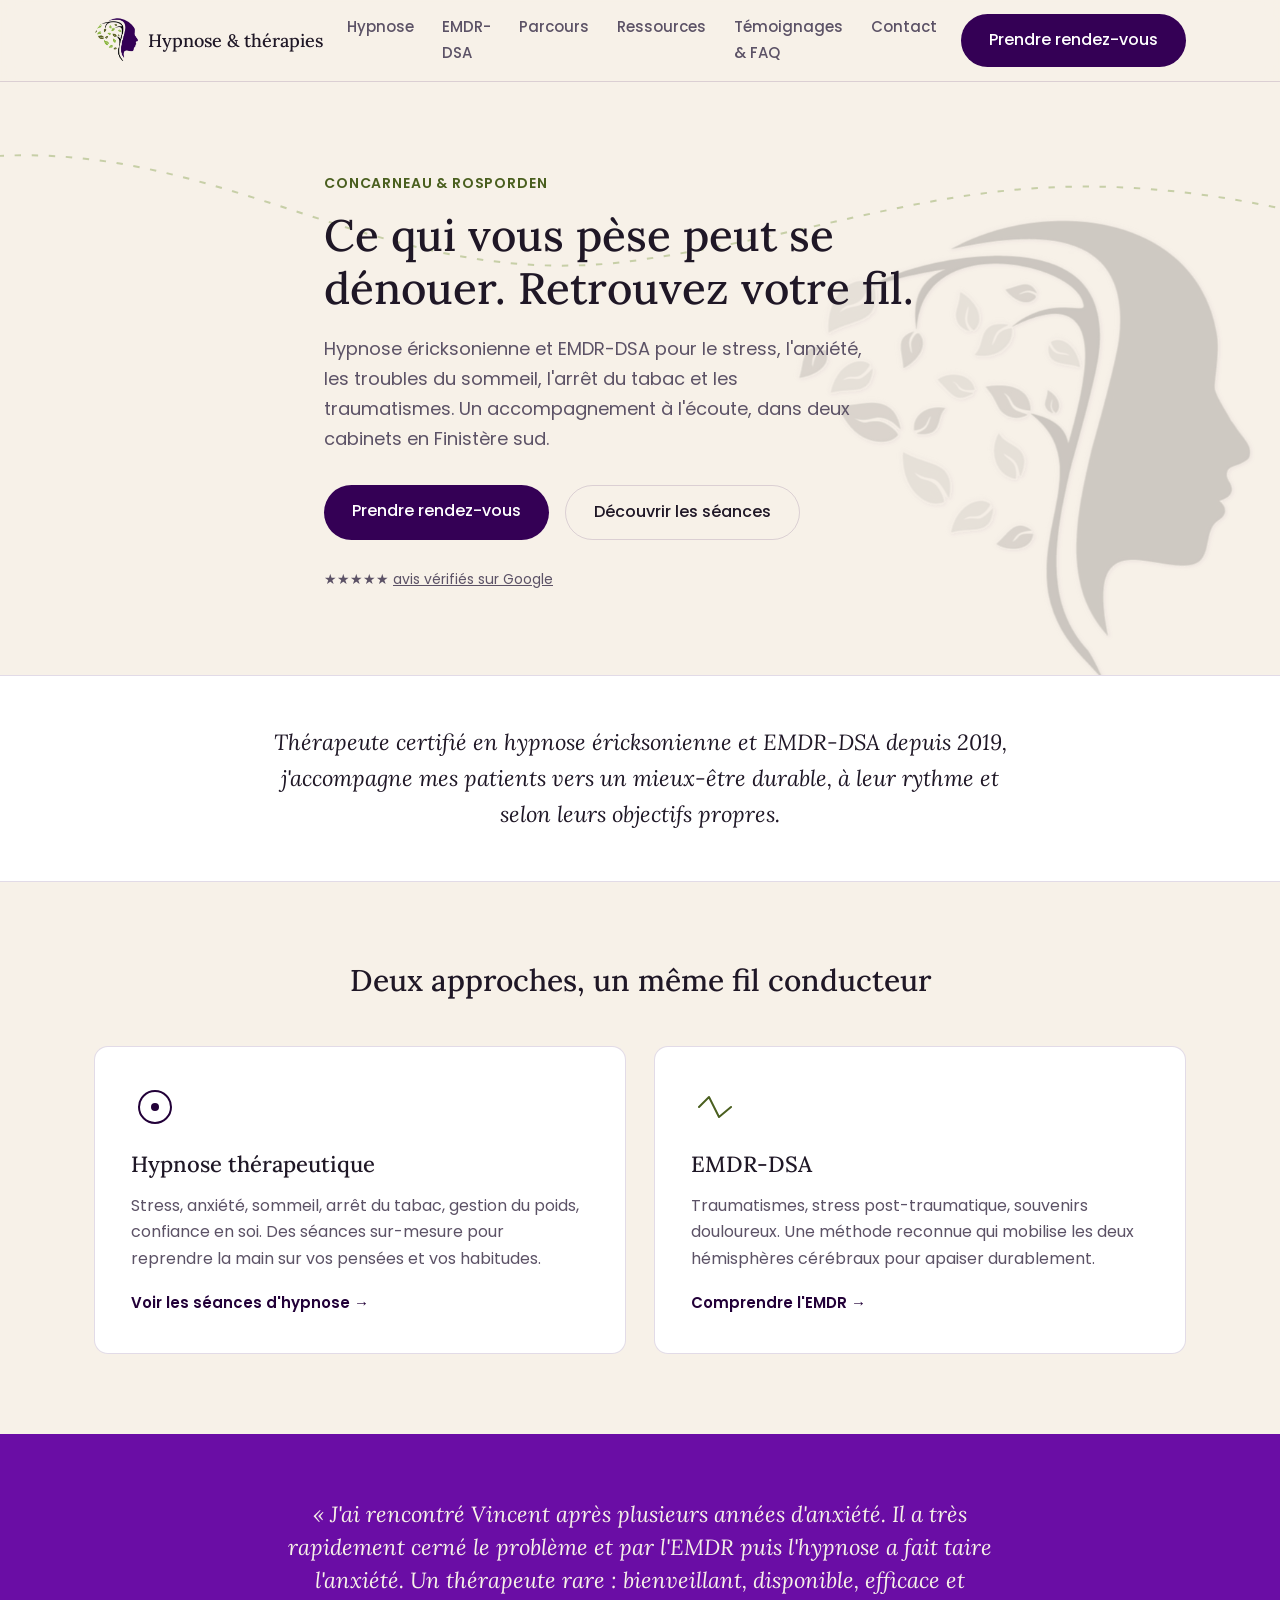
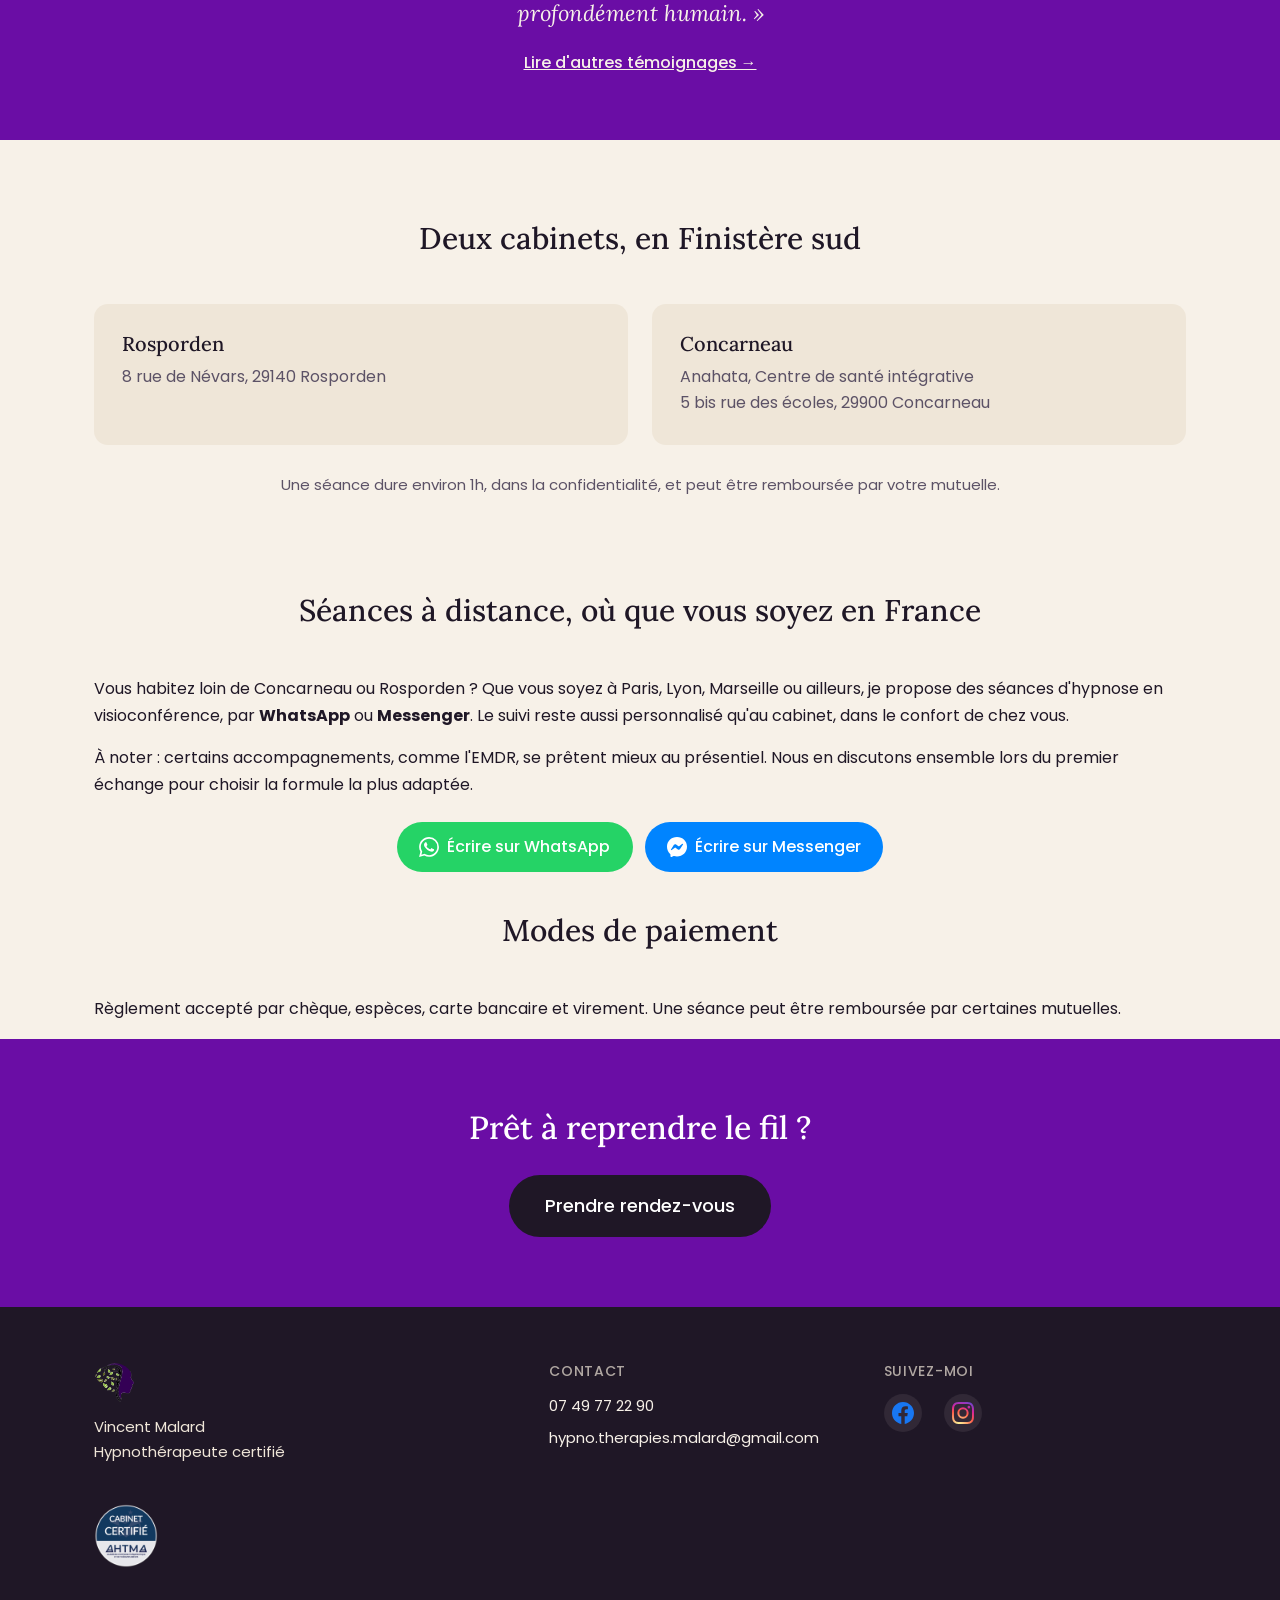
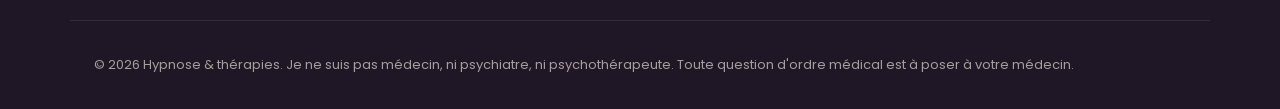
==== index.html @ 393d7000 "Update index.html" ====
<!DOCTYPE html>
<html lang="fr">
<head>
<meta charset="UTF-8">
<meta name="viewport" content="width=device-width, initial-scale=1.0">
<title>Hypnose & thérapies — Hypnothérapeute à Concarneau et Rosporden | Vincent Malard</title>
<meta name="description" content="Hypnose éricksonienne et EMDR-DSA à Concarneau et Rosporden, et en visio partout en France. Stress, anxiété, sommeil, arrêt du tabac, traumatismes. Cabinet à l'écoute, accompagnement personnalisé.">
 <meta property="og:type" content="website">
<meta property="og:title" content="Hypnose & thérapies — Vincent Malard, hypnothérapeute">
<meta property="og:description" content="Hypnose éricksonienne et EMDR-DSA à Concarneau et Rosporden. Stress, anxiété, sommeil, phobies, arrêt du tabac.">
<meta property="og:url" content="https://hypnotherapiesmalard-dotcom.github.io/hypnose-et-th-rapies/">
<meta property="og:image" content="https://hypnotherapiesmalard-dotcom.github.io/hypnose-et-th-rapies/assets/img/partage-site.png">
<meta property="og:image:width" content="1200">
<meta property="og:image:height" content="630">
<link rel="preconnect" href="https://fonts.googleapis.com">
<link rel="preconnect" href="https://fonts.gstatic.com" crossorigin>
<link href="https://fonts.googleapis.com/css2?family=Lora:ital,wght@0,400;0,500;0,600;1,400&family=Poppins:wght@300;400;500;600&display=swap" rel="stylesheet">
 <meta name="google-site-verification" content="hvlX-ilN5O3XTmCyVTd4_OkTrcTG2fWSaJRX3dhmx9Y" /> 
<meta name="p:domain_verify" content="6f1e06c94daabd69f483e87ea050bc46"/>
<link rel="stylesheet" href="assets/style.css">
<style>
  .remote-actions {
    margin-top: 1.5rem;
    margin-bottom: 2.5rem;
    display: flex;
    flex-wrap: wrap;
    gap: 0.75rem;
    justify-content: center;
  }
  .btn-whatsapp,
  .btn-messenger {
    display: inline-flex;
    align-items: center;
    gap: 0.5rem;
    color: #fff;
    padding: 0.75rem 1.4rem;
    border-radius: 999px;
    font-weight: 500;
    text-decoration: none;
    transition: background 0.2s ease;
  }
  .btn-whatsapp {
    background: #25D366;
  }
  .btn-whatsapp:hover {
    background: #1da851;
  }
  .btn-messenger {
    background: #0084FF;
  }
  .btn-messenger:hover {
    background: #006acc;
  }
  .btn-whatsapp svg,
  .btn-messenger svg {
    width: 20px;
    height: 20px;
    fill: #fff;
  }
</style>
</head>
<body>

<a href="#main" class="skip-link">Aller au contenu</a>

<header class="site-header">
  <div class="container header-inner">
    <a href="index.html" class="logo">
      <img src="assets/img/logo.png" alt="Hypnose et thérapies — Vincent Malard" width="44" height="44">
      <span class="logo-text">Hypnose &amp; thérapies</span>
    </a>
    <nav class="main-nav" aria-label="Navigation principale">
      <button class="nav-toggle" aria-expanded="false" aria-controls="nav-list">
        <span></span><span></span><span></span>
        <span class="sr-only">Menu</span>
      </button>
      <ul id="nav-list">
        <li><a href="hypnose.html">Hypnose</a></li>
        <li><a href="emdr.html">EMDR-DSA</a></li>
        <li><a href="parcours.html">Parcours</a></li>
        <li><a href="reseau.html">Ressources</a></li>
        <li><a href="temoignages.html">Témoignages &amp; FAQ</a></li>
        <li><a href="contact.html">Contact</a></li>
      </ul>
    </nav>
    <a href="contact.html" class="btn btn-primary header-cta">Prendre rendez-vous</a>
  </div>
</header>

<main id="main">

  <section class="hero">
    <div class="hero-thread" aria-hidden="true">
      <svg viewBox="0 0 1200 600" preserveAspectRatio="none">
        <path d="M -50 80 C 200 40, 350 220, 600 180 S 950 60, 1250 140" class="thread-path"/>
      </svg>
    </div>
    <div class="container hero-inner">
      <p class="eyebrow">Concarneau &amp; Rosporden</p>
      <h1>Ce qui vous pèse peut se dénouer. Retrouvez votre fil.</h1>
      <p class="hero-lead">Hypnose éricksonienne et EMDR-DSA pour le stress, l'anxiété, les troubles du sommeil, l'arrêt du tabac et les traumatismes. Un accompagnement à l'écoute, dans deux cabinets en Finistère sud.</p>
      <div class="hero-actions">
        <a href="contact.html" class="btn btn-primary">Prendre rendez-vous</a>
        <a href="hypnose.html" class="btn btn-ghost">Découvrir les séances</a>
      </div>
      <p class="hero-trust">★★★★★ <a href="https://www.google.com/search?q=Vincent+Malard+Hypnose">avis vérifiés sur Google</a></p>
    </div>
  </section>

  <section class="intro-band">
    <div class="container">
      <p class="intro-text">Thérapeute certifié en hypnose éricksonienne et EMDR-DSA depuis 2019, j'accompagne mes patients vers un mieux-être durable, à leur rythme et selon leurs objectifs propres.</p>
    </div>
  </section>

  <section class="two-paths">
    <div class="container">
      <h2 class="section-title">Deux approches, un même fil conducteur</h2>
      <div class="path-grid">
        <article class="path-card path-card--hypnose">
          <div class="path-icon" aria-hidden="true">
            <svg viewBox="0 0 48 48"><circle cx="24" cy="24" r="16" fill="none" stroke="currentColor" stroke-width="2"/><circle cx="24" cy="24" r="4" fill="currentColor"/></svg>
          </div>
          <h3>Hypnose thérapeutique</h3>
          <p>Stress, anxiété, sommeil, arrêt du tabac, gestion du poids, confiance en soi. Des séances sur-mesure pour reprendre la main sur vos pensées et vos habitudes.</p>
          <a href="hypnose.html" class="path-link">Voir les séances d'hypnose →</a>
        </article>
        <article class="path-card path-card--emdr">
          <div class="path-icon" aria-hidden="true">
            <svg viewBox="0 0 48 48"><path d="M8 24 L18 14 L28 34 L40 24" fill="none" stroke="currentColor" stroke-width="2" stroke-linecap="round" stroke-linejoin="round"/></svg>
          </div>
          <h3>EMDR-DSA</h3>
          <p>Traumatismes, stress post-traumatique, souvenirs douloureux. Une méthode reconnue qui mobilise les deux hémisphères cérébraux pour apaiser durablement.</p>
          <a href="emdr.html" class="path-link">Comprendre l'EMDR →</a>
        </article>
      </div>
    </div>
  </section>

  <section class="quote-band">
    <div class="container">
      <blockquote>
        <p>« J'ai rencontré Vincent après plusieurs années d'anxiété. Il a très rapidement cerné le problème et par l'EMDR puis l'hypnose a fait taire l'anxiété. Un thérapeute rare : bienveillant, disponible, efficace et profondément humain. »</p>
      </blockquote>
      <a href="temoignages.html" class="link-arrow">Lire d'autres témoignages →</a>
    </div>
  </section>

  <section class="locations">
    <div class="container">
      <h2 class="section-title">Deux cabinets, en Finistère sud</h2>
      <div class="location-grid">
        <div class="location-card">
          <h3>Rosporden</h3>
          <p>8 rue de Névars, 29140 Rosporden</p>
        </div>
        <div class="location-card">
          <h3>Concarneau</h3>
          <p>Anahata, Centre de santé intégrative<br>5 bis rue des écoles, 29900 Concarneau</p>
        </div>
      </div>
      <p class="locations-note">Une séance dure environ 1h, dans la confidentialité, et peut être remboursée par votre mutuelle.</p>
    </div>
  </section>

  <section class="remote-band">
    <div class="container">
      <h2 class="section-title">Séances à distance, où que vous soyez en France</h2>
      <p class="remote-text">Vous habitez loin de Concarneau ou Rosporden ? Que vous soyez à Paris, Lyon, Marseille ou ailleurs, je propose des séances d'hypnose en visioconférence, par <strong>WhatsApp</strong> ou <strong>Messenger</strong>. Le suivi reste aussi personnalisé qu'au cabinet, dans le confort de chez vous.</p>
      <p class="remote-note">À noter : certains accompagnements, comme l'EMDR, se prêtent mieux au présentiel. Nous en discutons ensemble lors du premier échange pour choisir la formule la plus adaptée.</p>
      <div class="remote-actions">
        <a href="https://wa.me/33749772290" class="btn-whatsapp" target="_blank" rel="noopener">
          <svg viewBox="0 0 24 24" aria-hidden="true"><path d="M17.472 14.382c-.297-.149-1.758-.867-2.03-.967-.273-.099-.471-.148-.67.15-.197.297-.767.966-.94 1.164-.173.199-.347.223-.644.075-.297-.149-1.255-.463-2.39-1.475-.883-.788-1.48-1.761-1.653-2.059-.173-.297-.018-.458.13-.606.134-.133.298-.347.446-.52.149-.174.198-.298.298-.497.099-.198.05-.371-.025-.52-.075-.149-.669-1.612-.916-2.207-.242-.579-.487-.5-.669-.51-.173-.008-.371-.01-.57-.01-.198 0-.52.074-.792.372-.272.297-1.04 1.016-1.04 2.479 0 1.462 1.065 2.875 1.213 3.074.149.198 2.096 3.2 5.077 4.487.71.306 1.263.489 1.694.625.712.227 1.36.195 1.872.118.571-.085 1.758-.719 2.006-1.413.248-.694.248-1.289.173-1.413-.074-.124-.272-.198-.57-.347m-5.421 7.403h-.004a9.87 9.87 0 01-5.031-1.378l-.361-.214-3.741.982.998-3.648-.235-.374a9.86 9.86 0 01-1.51-5.26c.001-5.45 4.436-9.884 9.888-9.884 2.64 0 5.122 1.03 6.988 2.898a9.825 9.825 0 012.893 6.994c-.003 5.45-4.437 9.884-9.885 9.884m8.413-18.297A11.815 11.815 0 0012.05 0C5.495 0 .16 5.335.157 11.892c0 2.096.547 4.142 1.588 5.945L.057 24l6.305-1.654a11.882 11.882 0 005.683 1.448h.005c6.554 0 11.89-5.335 11.893-11.893a11.821 11.821 0 00-3.48-8.413z"/></svg>
          Écrire sur WhatsApp
        </a>
        <a href="https://m.me/VincentMalardHypnose" class="btn-messenger" target="_blank" rel="noopener">
          <svg viewBox="0 0 24 24" aria-hidden="true"><path d="M12 0C5.24 0 0 4.95 0 11.64c0 3.5 1.44 6.52 3.78 8.61.2.18.32.43.32.7l.06 2.14c.02.68.72 1.13 1.35.85l2.39-1.05c.2-.09.43-.11.65-.05 1.09.3 2.25.46 3.45.46 6.76 0 12-4.95 12-11.64C24 4.95 18.76 0 12 0zm7.2 8.9l-3.52 5.59c-.56.89-1.77 1.11-2.61.48l-2.8-2.1a.72.72 0 00-.87 0l-3.78 2.87c-.5.38-1.16-.22-.82-.75l3.52-5.59c.56-.89 1.77-1.11 2.61-.48l2.8 2.1c.26.19.61.19.87 0l3.78-2.87c.5-.38 1.16.22.82.75z"/></svg>
          Écrire sur Messenger
        </a>
      </div>
    </div>
  </section>

  <section class="payment-band">
    <div class="container">
      <h2 class="section-title">Modes de paiement</h2>
      <p class="payment-text">Règlement accepté par chèque, espèces, carte bancaire et virement. Une séance peut être remboursée par certaines mutuelles.</p>
    </div>
  </section>

  <section class="cta-band">
    <div class="container cta-inner">
      <h2>Prêt à reprendre le fil ?</h2>
      <a href="contact.html" class="btn btn-primary btn-large">Prendre rendez-vous</a>
    </div>
  </section>

</main>

<footer class="site-footer">
  <div class="container footer-inner">
    <div class="footer-col">
      <img src="assets/img/logo.png" alt="Hypnose et thérapies" width="40" height="40">
      <p>Vincent Malard<br>Hypnothérapeute certifié</p>
    </div>
    <div class="footer-col">
      <h3>Contact</h3>
      <p><a href="tel:0749772290">07 49 77 22 90</a></p>
      <p><a href="mailto:hypno.therapies.malard@gmail.com">hypno.therapies.malard@gmail.com</a></p>
    </div>
   <div class="footer-col">
      <h3>Suivez-moi</h3>
      <div class="social-icons">
        <a href="https://www.facebook.com/VincentMalardHypnose?locale=fr_FR" aria-label="Facebook" class="social-icon">
          <svg viewBox="0 0 24 24" width="22" height="22"><path fill="#1877F2" d="M24 12.073c0-6.627-5.373-12-12-12s-12 5.373-12 12c0 5.99 4.388 10.954 10.125 11.854v-8.385H7.078v-3.47h3.047V9.43c0-3.007 1.792-4.669 4.533-4.669 1.312 0 2.686.235 2.686.235v2.953H15.83c-1.491 0-1.956.925-1.956 1.874v2.25h3.328l-.532 3.47h-2.796v8.385C19.612 23.027 24 18.062 24 12.073z"/></svg>
        </a>
        <a href="https://www.instagram.com/hypnose.et.therapies/" aria-label="Instagram" class="social-icon">
          <svg viewBox="0 0 24 24" width="22" height="22"><defs><radialGradient id="ig-grad" cx="30%" cy="107%" r="150%"><stop offset="0%" stop-color="#fdf497"/><stop offset="5%" stop-color="#fdf497"/><stop offset="45%" stop-color="#fd5949"/><stop offset="60%" stop-color="#d6249f"/><stop offset="90%" stop-color="#285AEB"/></radialGradient></defs><path fill="url(#ig-grad)" d="M12 2.163c3.204 0 3.584.012 4.85.07 3.252.148 4.771 1.691 4.919 4.919.058 1.265.069 1.645.069 4.849 0 3.205-.012 3.584-.069 4.849-.149 3.225-1.664 4.771-4.919 4.919-1.266.058-1.644.07-4.85.07-3.204 0-3.584-.012-4.849-.07-3.26-.149-4.771-1.699-4.919-4.92-.058-1.265-.07-1.644-.07-4.849 0-3.204.013-3.583.07-4.849.149-3.227 1.664-4.771 4.919-4.919 1.266-.057 1.645-.069 4.849-.069zm0-2.163c-3.259 0-3.667.014-4.947.072-4.358.2-6.78 2.618-6.98 6.98-.059 1.281-.073 1.689-.073 4.948 0 3.259.014 3.668.072 4.948.2 4.358 2.618 6.78 6.98 6.98 1.281.058 1.689.072 4.948.072 3.259 0 3.668-.014 4.948-.072 4.354-.2 6.782-2.618 6.979-6.98.059-1.28.073-1.689.073-4.948 0-3.259-.014-3.667-.072-4.947-.196-4.354-2.617-6.78-6.979-6.98-1.281-.059-1.69-.073-4.949-.073zM12 5.838a6.162 6.162 0 1 0 0 12.324 6.162 6.162 0 0 0 0-12.324zM12 16a4 4 0 1 1 0-8 4 4 0 0 1 0 8zm6.406-11.845a1.44 1.44 0 1 0 0 2.881 1.44 1.44 0 0 0 0-2.881z"/></svg>
        </a>
      </div>
    </div>
    <div class="footer-col">
      <img src="assets/img/badge-ahtma.webp" alt="Cabinet certifié AHTMA" width="64" height="64" class="badge-ahtma-footer">
    </div>
  </div>
  <div class="container footer-legal">
    <p>© 2026 Hypnose &amp; thérapies. Je ne suis pas médecin, ni psychiatre, ni psychothérapeute. Toute question d'ordre médical est à poser à votre médecin.</p>
  </div>
</footer>

<script src="assets/script.js"></script>
</body>
</html>
---- assets/style.css ----
/* ===== Tokens ===== */
:root {
  --cream: #F7F1E8;
  --cream-warm: #EFE6D8;
  --white: #FFFFFF;
  --terracotta: #340055;
  --terracotta-dark: #220038;
  --terracotta-soft: #6A0DA5;
  --sage: #6E8F2E;
  --sage-dark: #4A5F1F;
  --ink: #1F1726;
  --ink-soft: #5C5266;
  --border: rgba(52, 0, 85, 0.14);

  --font-display: 'Lora', Georgia, serif;
  --font-body: 'Poppins', Arial, sans-serif;

  --radius: 14px;
  --container: 1140px;
}

* { box-sizing: border-box; }
html { scroll-behavior: smooth; }

body {
  margin: 0;
  font-family: var(--font-body);
  color: var(--ink);
  background: var(--cream);
  line-height: 1.65;
  font-size: 16px;
  position: relative;
}

body::before {
  content: '';
  position: fixed;
  top: 50%;
  right: 2%;
  width: 36vw;
  max-width: 460px;
  height: 36vw;
  max-height: 460px;
  transform: translateY(-50%);
  background-image: url('img/logo.png');
  background-size: contain;
  background-repeat: no-repeat;
  background-position: center;
  filter: grayscale(1) opacity(0.65) drop-shadow(-1.5px -1.5px 1px rgba(255,255,255,0.7)) drop-shadow(1.5px 1.5px 1.5px rgba(52,0,85,0.25));
  mix-blend-mode: multiply;
  opacity: 0.26;
  pointer-events: none;
  z-index: 0;
}
.site-header, main, .site-footer {
  position: relative;
  z-index: 1;
}

h1, h2, h3 {
  font-family: var(--font-display);
  font-weight: 500;
  line-height: 1.2;
  margin: 0;
}

a { color: var(--terracotta-dark); text-decoration: none; }
a:hover { text-decoration: underline; }

img { max-width: 100%; display: block; }

.container {
  max-width: var(--container);
  margin: 0 auto;
  padding: 0 24px;
}

.sr-only {
  position: absolute;
  width: 1px; height: 1px;
  overflow: hidden;
  clip: rect(0,0,0,0);
}

.skip-link {
  position: absolute;
  left: -9999px;
  background: var(--ink);
  color: var(--white);
  padding: 10px 16px;
  border-radius: 8px;
  z-index: 100;
}
.skip-link:focus {
  left: 16px;
  top: 16px;
}

:focus-visible {
  outline: 3px solid var(--terracotta-dark);
  outline-offset: 2px;
}

/* ===== Buttons ===== */
.btn {
  display: inline-block;
  font-family: var(--font-body);
  font-weight: 500;
  padding: 13px 28px;
  border-radius: 999px;
  transition: transform 0.15s ease, box-shadow 0.15s ease;
}
.btn:hover { text-decoration: none; }
.btn-primary {
  background: var(--terracotta);
  color: var(--white);
}
.btn-primary:hover {
  background: var(--terracotta-dark);
  transform: translateY(-1px);
}
.btn-ghost {
  background: transparent;
  color: var(--ink);
  border: 1.5px solid var(--border);
}
.btn-ghost:hover {
  border-color: var(--terracotta);
  color: var(--terracotta-dark);
}
.btn-large { font-size: 18px; padding: 16px 36px; }

/* ===== Header ===== */
.site-header {
  position: sticky;
  top: 0;
  background: rgba(247, 241, 232, 0.92);
  backdrop-filter: blur(8px);
  border-bottom: 1px solid var(--border);
  z-index: 50;
}
.header-inner {
  display: flex;
  align-items: center;
  justify-content: space-between;
  padding: 14px 24px;
  gap: 24px;
}
.logo {
  display: flex;
  align-items: center;
  gap: 10px;
  flex-shrink: 0;
}
.logo img { border-radius: 50%; }
.logo-text {
  font-family: var(--font-display);
  font-size: 18px;
  color: var(--ink);
  font-weight: 500;
}
.main-nav ul {
  display: flex;
  gap: 28px;
  list-style: none;
  margin: 0;
  padding: 0;
}
.main-nav a {
  color: var(--ink-soft);
  font-size: 15px;
  font-weight: 500;
}
.main-nav a:hover { color: var(--terracotta-dark); }
.header-cta { flex-shrink: 0; white-space: nowrap; }
.nav-toggle { display: none; }

/* ===== Hero ===== */
.hero {
  position: relative;
  padding: 90px 0 70px;
  overflow: hidden;
}
.hero-thread {
  position: absolute;
  inset: 0;
  z-index: 0;
}
.hero-thread svg { width: 100%; height: 100%; }
.thread-path {
  fill: none;
  stroke: var(--sage);
  stroke-width: 2;
  opacity: 0.35;
  stroke-dasharray: 6 10;
}
.hero-inner {
  position: relative;
  z-index: 1;
  max-width: 680px;
}
.eyebrow {
  font-size: 14px;
  font-weight: 600;
  letter-spacing: 0.06em;
  text-transform: uppercase;
  color: var(--sage-dark);
  margin: 0 0 14px;
}
.hero h1 {
  font-size: 44px;
  margin-bottom: 20px;
  color: var(--ink);
}
.hero-lead {
  font-size: 18px;
  color: var(--ink-soft);
  margin-bottom: 32px;
  max-width: 540px;
}
.hero-actions {
  display: flex;
  gap: 16px;
  margin-bottom: 28px;
  flex-wrap: wrap;
}
.hero-trust {
  font-size: 14px;
  color: var(--ink-soft);
}
.hero-trust a { color: var(--ink-soft); text-decoration: underline; }

/* ===== Intro band ===== */
.intro-band {
  background: var(--white);
  border-top: 1px solid var(--border);
  border-bottom: 1px solid var(--border);
  padding: 48px 0;
}
.intro-text {
  font-family: var(--font-display);
  font-style: italic;
  font-size: 22px;
  color: var(--ink);
  max-width: 760px;
  margin: 0 auto;
  text-align: center;
}

/* ===== Two paths ===== */
.two-paths { padding: 80px 0; }
.section-title {
  font-size: 30px;
  text-align: center;
  margin-bottom: 48px;
  color: var(--ink);
}
.path-grid {
  display: grid;
  grid-template-columns: 1fr 1fr;
  gap: 28px;
}
.path-card {
  background: var(--white);
  border-radius: var(--radius);
  padding: 36px;
  border: 1px solid var(--border);
}
.path-icon {
  width: 48px; height: 48px;
  margin-bottom: 20px;
}
.path-card--hypnose .path-icon { color: var(--terracotta-dark); }
.path-card--emdr .path-icon { color: var(--sage-dark); }
.path-card h3 {
  font-size: 22px;
  margin-bottom: 12px;
}
.path-card p {
  color: var(--ink-soft);
  margin-bottom: 18px;
}
.path-link {
  font-weight: 600;
  font-size: 15px;
}

/* ===== Quote band ===== */
.quote-band {
  background: var(--terracotta-soft);
  color: var(--cream);
  padding: 64px 0;
  text-align: center;
}
.quote-band blockquote {
  margin: 0 auto 20px;
  max-width: 720px;
  font-family: var(--font-display);
  font-size: 22px;
  font-style: italic;
  line-height: 1.5;
}
.quote-band blockquote p { margin: 0; }
.link-arrow { color: var(--cream); text-decoration: underline; font-weight: 500; }

/* ===== Locations ===== */
.locations { padding: 80px 0; }
.location-grid {
  display: grid;
  grid-template-columns: 1fr 1fr;
  gap: 24px;
  margin-bottom: 28px;
}
.location-card {
  background: var(--cream-warm);
  border-radius: var(--radius);
  padding: 28px;
}
.location-card h3 { font-size: 20px; margin-bottom: 8px; }
.location-card p { color: var(--ink-soft); margin: 0; }
.locations-note {
  text-align: center;
  color: var(--ink-soft);
  font-size: 15px;
}

/* ===== CTA band ===== */
.cta-band {
  background: var(--terracotta-soft);
  padding: 70px 0;
}
.cta-inner {
  text-align: center;
}
.cta-band h2 {
  color: var(--white);
  font-size: 32px;
  margin-bottom: 28px;
}
.cta-band .btn-primary {
  background: var(--ink);
}
.cta-band .btn-primary:hover {
  background: #261f17;
}

/* ===== Footer ===== */
.site-footer {
  background: var(--ink);
  color: var(--cream-warm);
  padding: 56px 0 0;
}
.footer-inner {
  display: grid;
  grid-template-columns: 1.4fr 1fr 1fr;
  gap: 32px;
  padding-bottom: 40px;
}
.footer-col h3 {
  font-family: var(--font-body);
  font-size: 14px;
  text-transform: uppercase;
  letter-spacing: 0.05em;
  color: var(--cream-warm);
  opacity: 0.7;
  margin-bottom: 14px;
}
.footer-col p { margin: 0 0 8px; font-size: 15px; }
.footer-col a { color: var(--cream); }
.footer-col img { border-radius: 50%; margin-bottom: 12px; }
.social-icons { display: flex; gap: 22px; margin-top: 4px; }
.social-icon {
  display: inline-flex;
  align-items: center;
  justify-content: center;
  width: 38px;
  height: 38px;
  border-radius: 50%;
  background: rgba(247,241,232,0.08);
  transition: transform 0.15s ease, background 0.15s ease;
}
.social-icon:hover { background: rgba(247,241,232,0.16); transform: translateY(-2px); }
.badge-ahtma-footer { border-radius: 8px; margin-bottom: 0; }
.badge-ahtma {
  border-radius: 50%;
}
.badge-center {
  display: flex;
  justify-content: center;
  width: 100%;
  padding-top: 32px;
  padding-bottom: 56px;
}
.footer-legal {
  border-top: 1px solid rgba(247,241,232,0.15);
  padding: 20px 24px;
  font-size: 13px;
  opacity: 0.65;
  max-width: var(--container);
  margin: 0 auto;
}

/* ===== Page hero (sub-pages) ===== */
.page-hero {
  padding: 70px 0 56px;
  border-bottom: 1px solid var(--border);
}
.page-hero--hypnose { background: linear-gradient(180deg, var(--cream-warm), var(--cream)); }
.page-hero--emdr { background: linear-gradient(180deg, #E7EBE3, var(--cream)); }
.page-hero--parcours, .page-hero--reseau, .page-hero--temoignages, .page-hero--contact {
  background: var(--cream-warm);
}
.page-hero h1 { font-size: 36px; margin-bottom: 16px; max-width: 700px; }
.page-hero .hero-lead { max-width: 640px; margin-bottom: 24px; }

.parcours-hero-grid {
  display: grid;
  grid-template-columns: 1fr 280px;
  gap: 40px;
  align-items: center;
}
.parcours-photo img {
  border-radius: var(--radius);
  width: 100%;
  height: auto;
}

/* ===== Topic list (Hypnose / EMDR pages) ===== */
.topic-list { padding: 72px 0; }
.topic-list--alt { background: var(--white); }
.section-intro {
  text-align: center;
  color: var(--ink-soft);
  max-width: 600px;
  margin: 0 auto 40px;
}
.topic-block {
  padding: 28px 0;
  border-top: 1px solid var(--border);
}
.topic-block:first-of-type { border-top: none; }
.topic-text h3 {
  font-size: 21px;
  margin-bottom: 8px;
  color: var(--ink);
}
.topic-text p { color: var(--ink-soft); margin: 0; max-width: 720px; }

.long-text {
  max-width: 720px;
  margin: 0 auto 20px;
  color: var(--ink-soft);
  font-size: 17px;
}

.path-grid--three { grid-template-columns: repeat(3, 1fr); }

/* ===== Practical band ===== */
.practical-band {
  background: var(--white);
  border-top: 1px solid var(--border);
  border-bottom: 1px solid var(--border);
  padding: 56px 0;
}
.practical-grid {
  display: grid;
  grid-template-columns: repeat(3, 1fr);
  gap: 32px;
}
.practical-grid h3 { font-size: 18px; margin-bottom: 10px; }
.practical-grid p { color: var(--ink-soft); margin: 0; font-size: 15px; }

/* ===== EMDR explain band ===== */
.explain-band { padding: 72px 0; }
.explain-grid {
  display: grid;
  grid-template-columns: 200px 1fr;
  gap: 48px;
  align-items: center;
}
.explain-visual { color: var(--sage-dark); }
.explain-band h2 { font-size: 26px; margin-bottom: 16px; }
.explain-band p { color: var(--ink-soft); }

/* ===== Ebook cards (Réseau page) ===== */
.ebook-card {
  background: var(--white);
  border-radius: var(--radius);
  border: 1px solid var(--border);
  padding: 24px;
  display: flex;
  gap: 20px;
}
.ebook-card--soon { opacity: 0.65; }
.ebook-cover { flex-shrink: 0; width: 90px; }
.ebook-card h3 { font-size: 19px; margin-bottom: 8px; }
.ebook-card p { color: var(--ink-soft); margin: 0 0 10px; font-size: 15px; }
.ebook-links { display: flex; gap: 18px; flex-wrap: wrap; }

/* ===== Partner grid ===== */
.partner-grid {
  display: grid;
  grid-template-columns: repeat(4, 1fr);
  gap: 20px;
}
.partner-card {
  background: var(--cream-warm);
  border-radius: var(--radius);
  padding: 24px;
  text-align: center;
}
.partner-card h3 { font-size: 17px; margin-bottom: 8px; }
.partner-placeholder { color: var(--ink-soft); font-size: 14px; margin: 0; font-style: italic; }

/* ===== Testimonials grid ===== */
.testimonial-grid-section { padding: 64px 0; }
.testimonial-grid {
  display: grid;
  grid-template-columns: repeat(2, 1fr);
  gap: 20px;
}
.testimonial-card {
  background: var(--white);
  border: 1px solid var(--border);
  border-radius: var(--radius);
  padding: 24px;
  margin: 0;
}
.testimonial-card p {
  font-family: var(--font-display);
  font-style: italic;
  font-size: 16px;
  color: var(--ink);
  margin: 0;
}

/* ===== FAQ ===== */
.faq-section { background: var(--white); padding: 64px 0; border-top: 1px solid var(--border); }
.faq-list { max-width: 760px; margin: 0 auto; }
.faq-item {
  border-bottom: 1px solid var(--border);
  padding: 18px 0;
}
.faq-item summary {
  font-family: var(--font-display);
  font-size: 18px;
  cursor: pointer;
  color: var(--ink);
  list-style: none;
  position: relative;
  padding-right: 28px;
}
.faq-item summary::-webkit-details-marker { display: none; }
.faq-item summary::after {
  content: '+';
  position: absolute;
  right: 0;
  top: 0;
  font-size: 20px;
  color: var(--terracotta-dark);
}
.faq-item[open] summary::after { content: '–'; }
.faq-item p {
  margin: 14px 0 0;
  color: var(--ink-soft);
}

/* ===== Contact page ===== */
.contact-section { padding: 64px 0; }
.contact-grid {
  display: grid;
  grid-template-columns: 1.3fr 1fr;
  gap: 48px;
}
.contact-form-wrap h2, .contact-info h2 { font-size: 24px; margin-bottom: 20px; }
#contact-form label {
  display: block;
  font-size: 14px;
  font-weight: 500;
  margin: 16px 0 6px;
}
#contact-form input[type="text"],
#contact-form input[type="email"],
#contact-form input[type="tel"],
#contact-form textarea {
  width: 100%;
  font-family: var(--font-body);
  font-size: 15px;
  padding: 12px 14px;
  border: 1.5px solid var(--border);
  border-radius: 10px;
  background: var(--white);
  color: var(--ink);
}
#contact-form textarea { resize: vertical; }
#contact-form button { margin-top: 20px; border: none; cursor: pointer; }
.form-status { margin-top: 12px; font-size: 14px; color: var(--sage-dark); }

.contact-info h3 { font-size: 17px; margin: 24px 0 6px; }
.contact-info p { margin: 0 0 4px; color: var(--ink-soft); }
.contact-info strong { color: var(--ink); font-weight: 500; }

.maps-section { padding-bottom: 64px; }
.maps-grid {
  display: grid;
  grid-template-columns: 1fr 1fr;
  gap: 24px;
}
.maps-grid h3 { font-size: 17px; margin-bottom: 10px; }
.maps-grid iframe { border-radius: var(--radius); }

/* ===== Responsive ===== */
@media (max-width: 860px) {
  .main-nav ul {
    position: fixed;
    top: 70px; left: 0; right: 0;
    background: var(--cream);
    flex-direction: column;
    padding: 16px 24px;
    gap: 16px;
    border-bottom: 1px solid var(--border);
    display: none;
  }
  .main-nav ul.open { display: flex; }
  .nav-toggle {
    display: flex;
    flex-direction: column;
    gap: 5px;
    background: none;
    border: none;
    padding: 8px;
    cursor: pointer;
  }
  .nav-toggle span {
    width: 24px; height: 2px;
    background: var(--ink);
  }
  .header-cta { display: none; }
  .hero h1 { font-size: 32px; }
  .path-grid, .path-grid--three, .location-grid { grid-template-columns: 1fr; }
  .footer-inner { grid-template-columns: 1fr; }
  .parcours-hero-grid { grid-template-columns: 1fr; }
    .parcours-photo { max-width: 220px; margin: 0 auto; }
  .practical-grid { grid-template-columns: 1fr; }
  .explain-grid { grid-template-columns: 1fr; }
  .explain-visual { width: 120px; margin: 0 auto; }
  .partner-grid { grid-template-columns: repeat(2, 1fr); }
  .testimonial-grid { grid-template-columns: 1fr; }
  .contact-grid { grid-template-columns: 1fr; }
  .maps-grid { grid-template-columns: 1fr; }
  .ebook-card { flex-direction: column; }
}
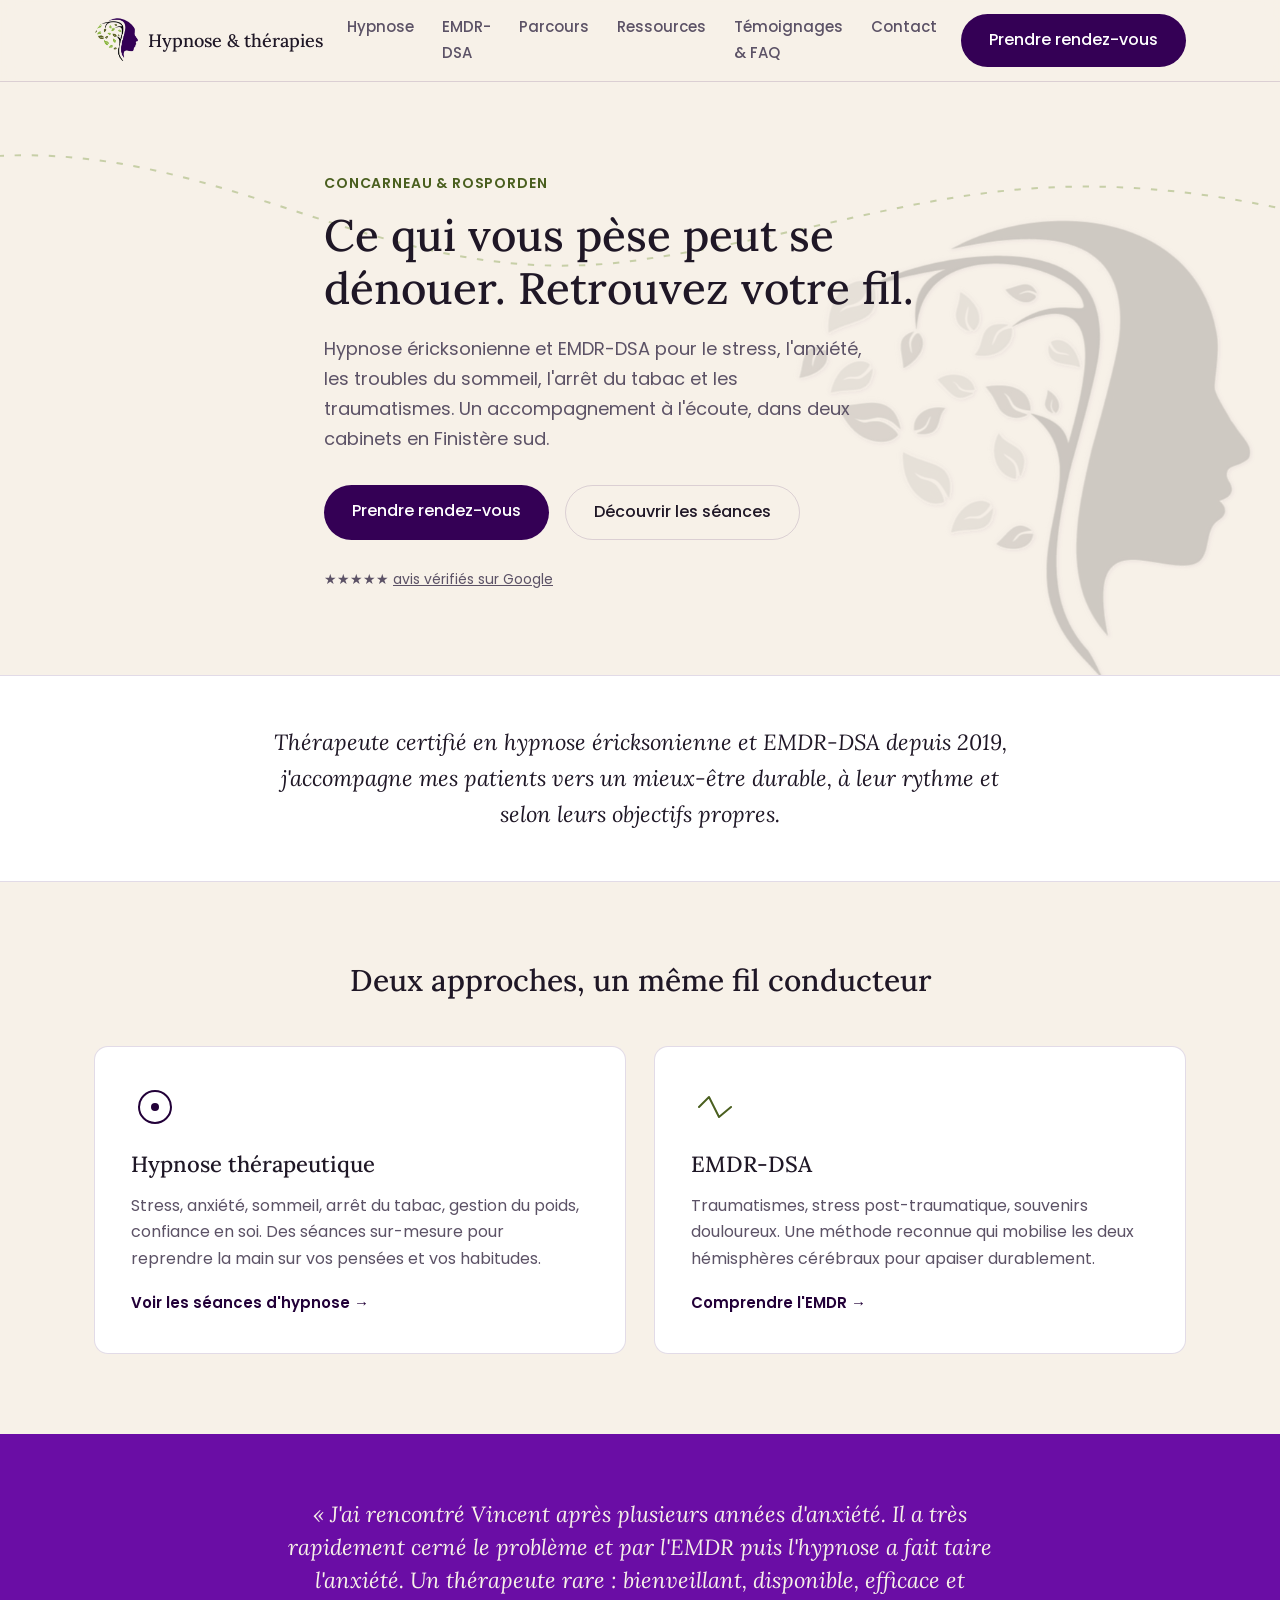
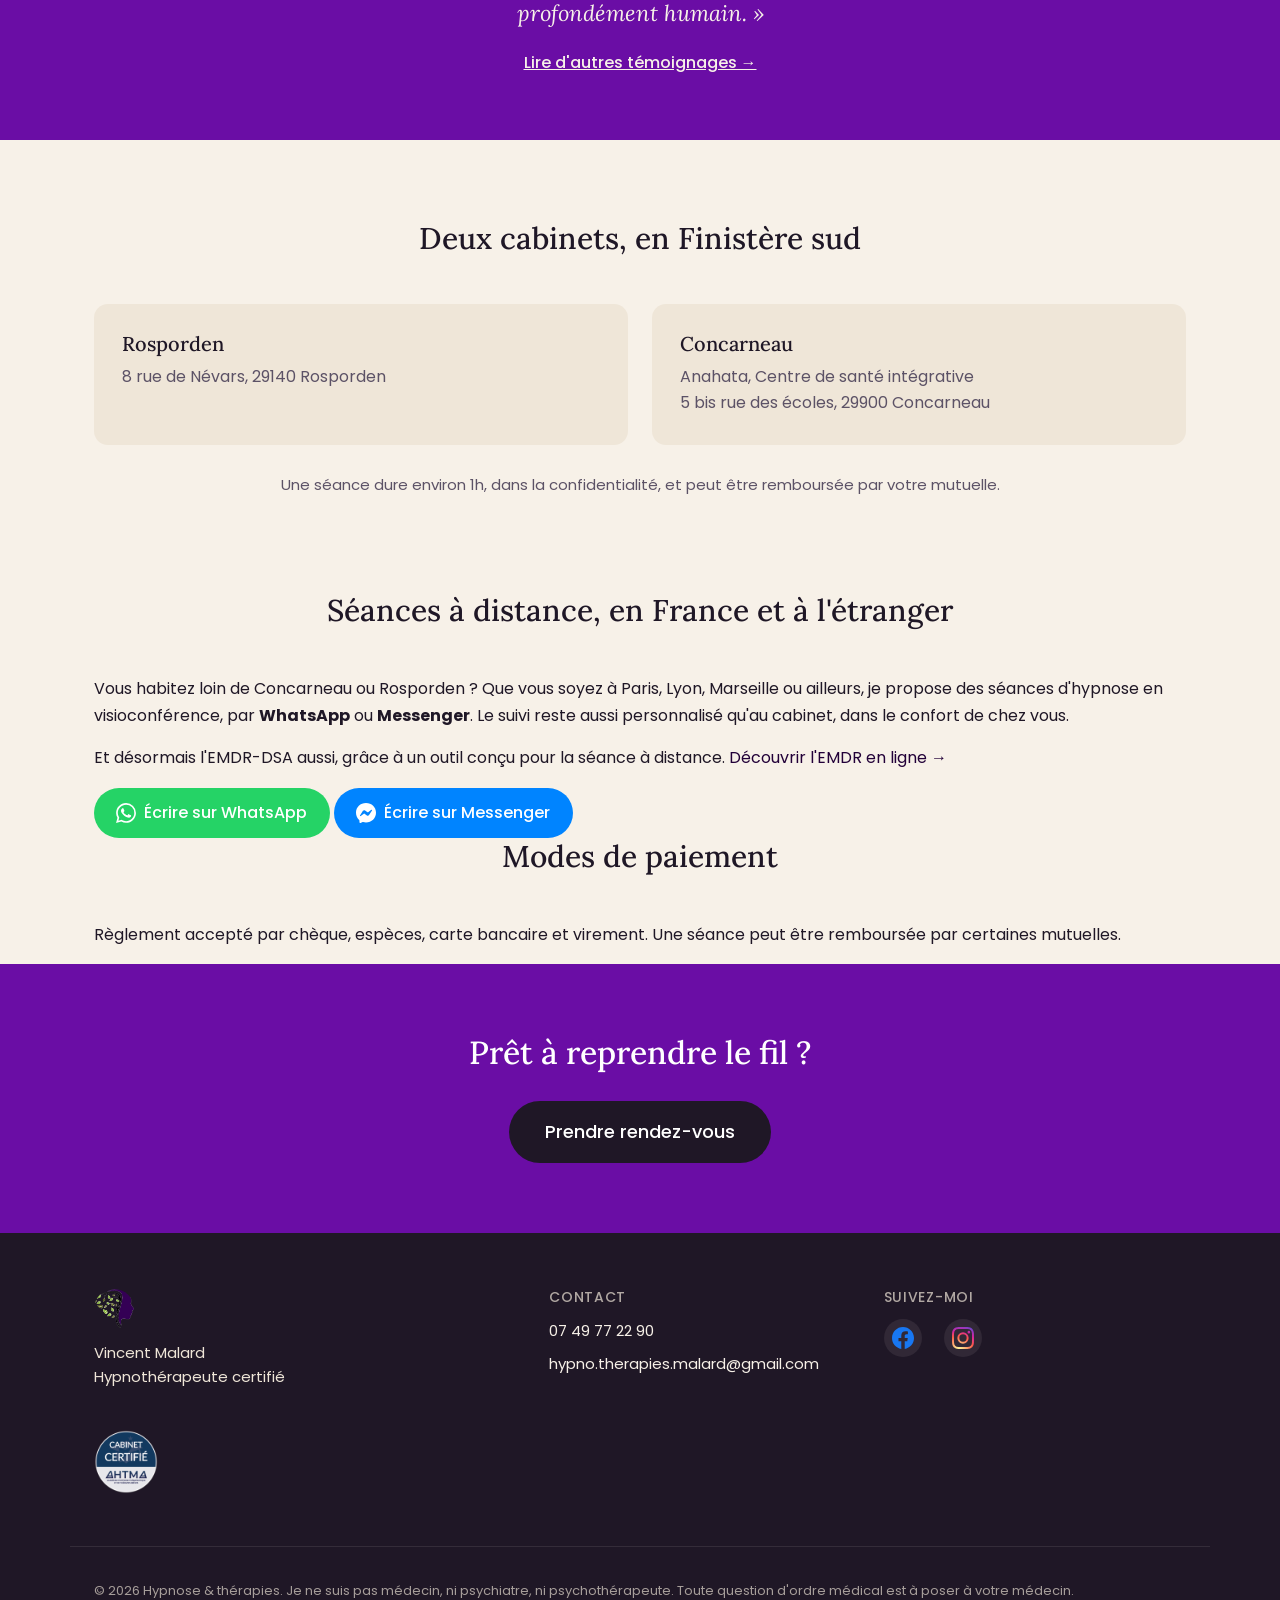
==== commit d676ff7a: "Update index.html" ====
--- a/index.html
+++ b/index.html
@@ -2,14 +2,15 @@
 <html lang="fr">
 <head>
 <meta charset="UTF-8">
+ <link rel="canonical" href="https://hypnose-rosporden.fr/">
 <meta name="viewport" content="width=device-width, initial-scale=1.0">
 <title>Hypnose & thérapies — Hypnothérapeute à Concarneau et Rosporden | Vincent Malard</title>
 <meta name="description" content="Hypnose éricksonienne et EMDR-DSA à Concarneau et Rosporden, et en visio partout en France. Stress, anxiété, sommeil, arrêt du tabac, traumatismes. Cabinet à l'écoute, accompagnement personnalisé.">
  <meta property="og:type" content="website">
 <meta property="og:title" content="Hypnose & thérapies — Vincent Malard, hypnothérapeute">
 <meta property="og:description" content="Hypnose éricksonienne et EMDR-DSA à Concarneau et Rosporden. Stress, anxiété, sommeil, phobies, arrêt du tabac.">
-<meta property="og:url" content="https://hypnotherapiesmalard-dotcom.github.io/hypnose-et-th-rapies/">
-<meta property="og:image" content="https://hypnotherapiesmalard-dotcom.github.io/hypnose-et-th-rapies/assets/img/partage-site.png">
+<meta property="og:url" content="https://hypnose-rosporden.fr/">
+<meta property="og:image" content="https://hypnose-rosporden.fr/assets/img/partage-site.png">
 <meta property="og:image:width" content="1200">
 <meta property="og:image:height" content="630">
 <link rel="preconnect" href="https://fonts.googleapis.com">
@@ -165,10 +166,9 @@
 
   <section class="remote-band">
     <div class="container">
-      <h2 class="section-title">Séances à distance, où que vous soyez en France</h2>
+            <h2 class="section-title">Séances à distance, en France et à l'étranger</h2>
       <p class="remote-text">Vous habitez loin de Concarneau ou Rosporden ? Que vous soyez à Paris, Lyon, Marseille ou ailleurs, je propose des séances d'hypnose en visioconférence, par <strong>WhatsApp</strong> ou <strong>Messenger</strong>. Le suivi reste aussi personnalisé qu'au cabinet, dans le confort de chez vous.</p>
-      <p class="remote-note">À noter : certains accompagnements, comme l'EMDR, se prêtent mieux au présentiel. Nous en discutons ensemble lors du premier échange pour choisir la formule la plus adaptée.</p>
-      <div class="remote-actions">
+            <p class="remote-note">Et désormais l'EMDR-DSA aussi, grâce à un outil conçu pour la séance à distance. <a href="emdr-en-ligne.html">Découvrir l'EMDR en ligne →</a></p>
         <a href="https://wa.me/33749772290" class="btn-whatsapp" target="_blank" rel="noopener">
           <svg viewBox="0 0 24 24" aria-hidden="true"><path d="M17.472 14.382c-.297-.149-1.758-.867-2.03-.967-.273-.099-.471-.148-.67.15-.197.297-.767.966-.94 1.164-.173.199-.347.223-.644.075-.297-.149-1.255-.463-2.39-1.475-.883-.788-1.48-1.761-1.653-2.059-.173-.297-.018-.458.13-.606.134-.133.298-.347.446-.52.149-.174.198-.298.298-.497.099-.198.05-.371-.025-.52-.075-.149-.669-1.612-.916-2.207-.242-.579-.487-.5-.669-.51-.173-.008-.371-.01-.57-.01-.198 0-.52.074-.792.372-.272.297-1.04 1.016-1.04 2.479 0 1.462 1.065 2.875 1.213 3.074.149.198 2.096 3.2 5.077 4.487.71.306 1.263.489 1.694.625.712.227 1.36.195 1.872.118.571-.085 1.758-.719 2.006-1.413.248-.694.248-1.289.173-1.413-.074-.124-.272-.198-.57-.347m-5.421 7.403h-.004a9.87 9.87 0 01-5.031-1.378l-.361-.214-3.741.982.998-3.648-.235-.374a9.86 9.86 0 01-1.51-5.26c.001-5.45 4.436-9.884 9.888-9.884 2.64 0 5.122 1.03 6.988 2.898a9.825 9.825 0 012.893 6.994c-.003 5.45-4.437 9.884-9.885 9.884m8.413-18.297A11.815 11.815 0 0012.05 0C5.495 0 .16 5.335.157 11.892c0 2.096.547 4.142 1.588 5.945L.057 24l6.305-1.654a11.882 11.882 0 005.683 1.448h.005c6.554 0 11.89-5.335 11.893-11.893a11.821 11.821 0 00-3.48-8.413z"/></svg>
           Écrire sur WhatsApp
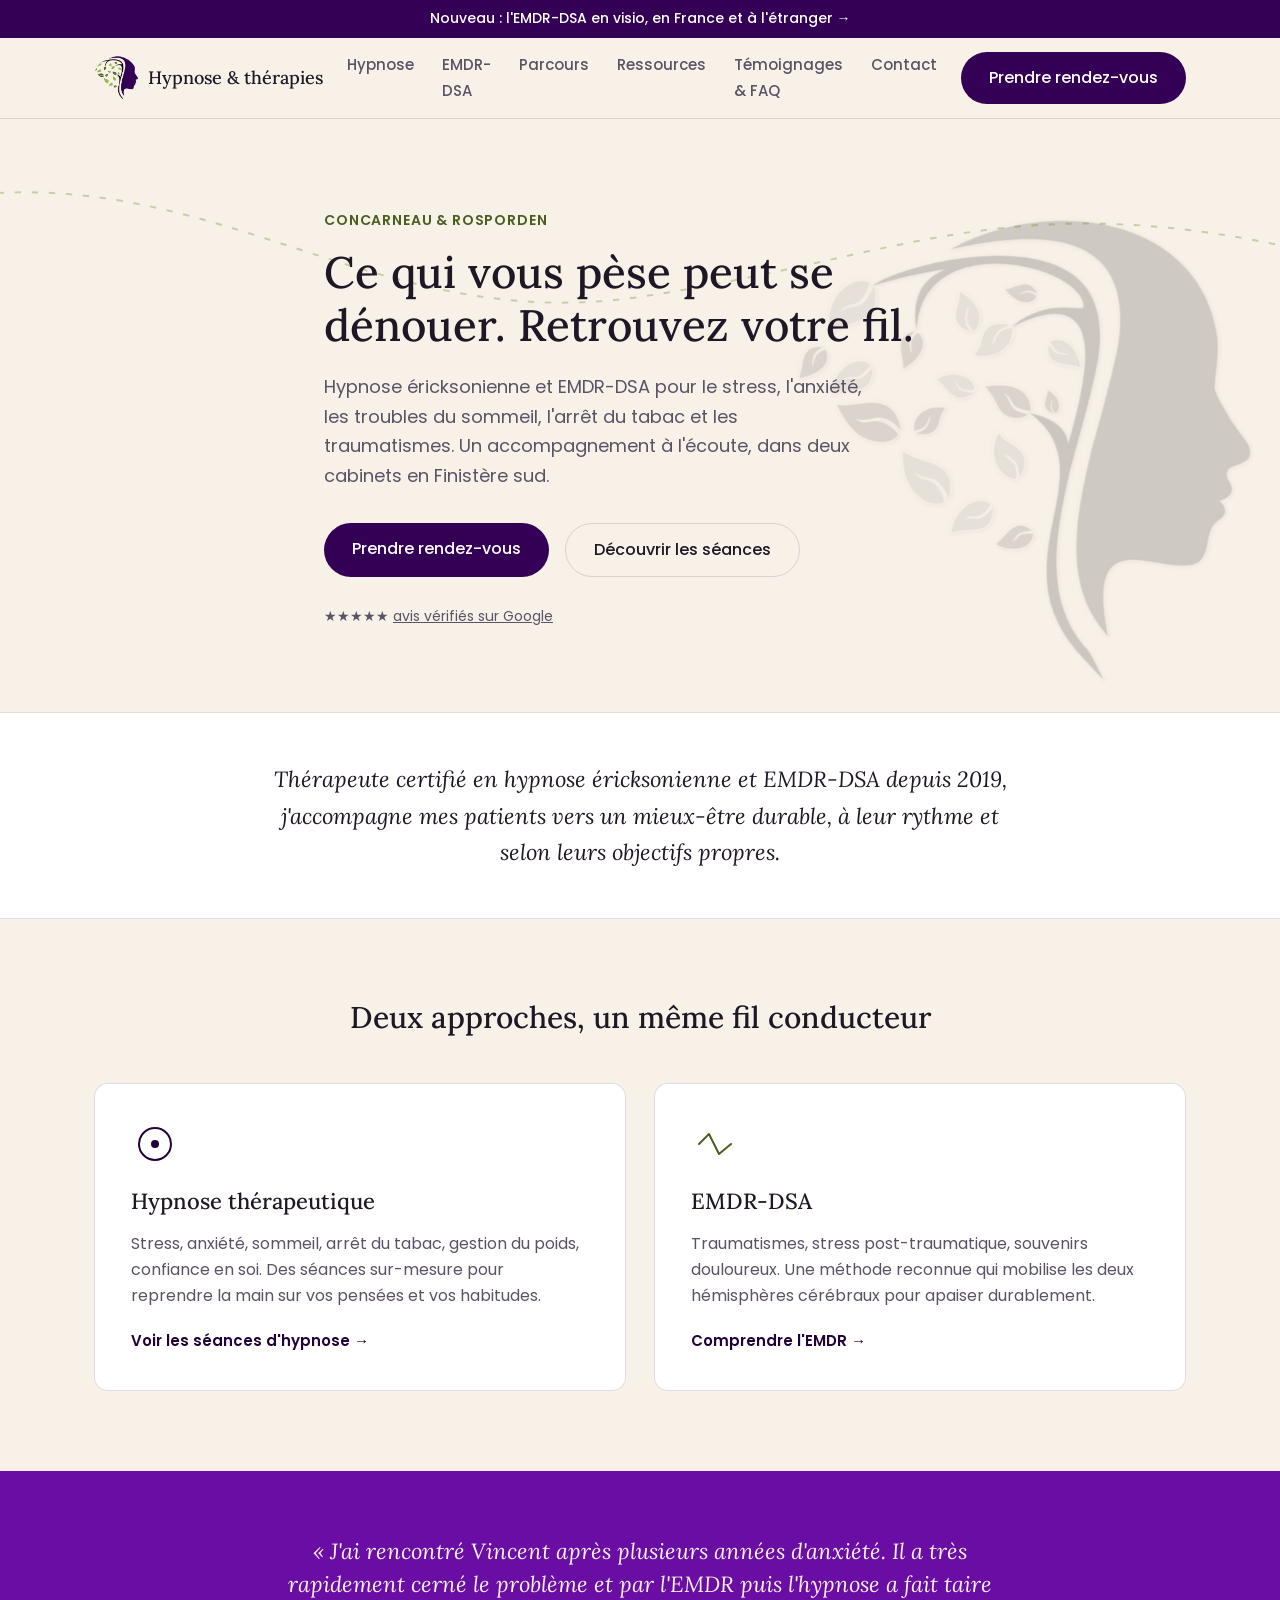
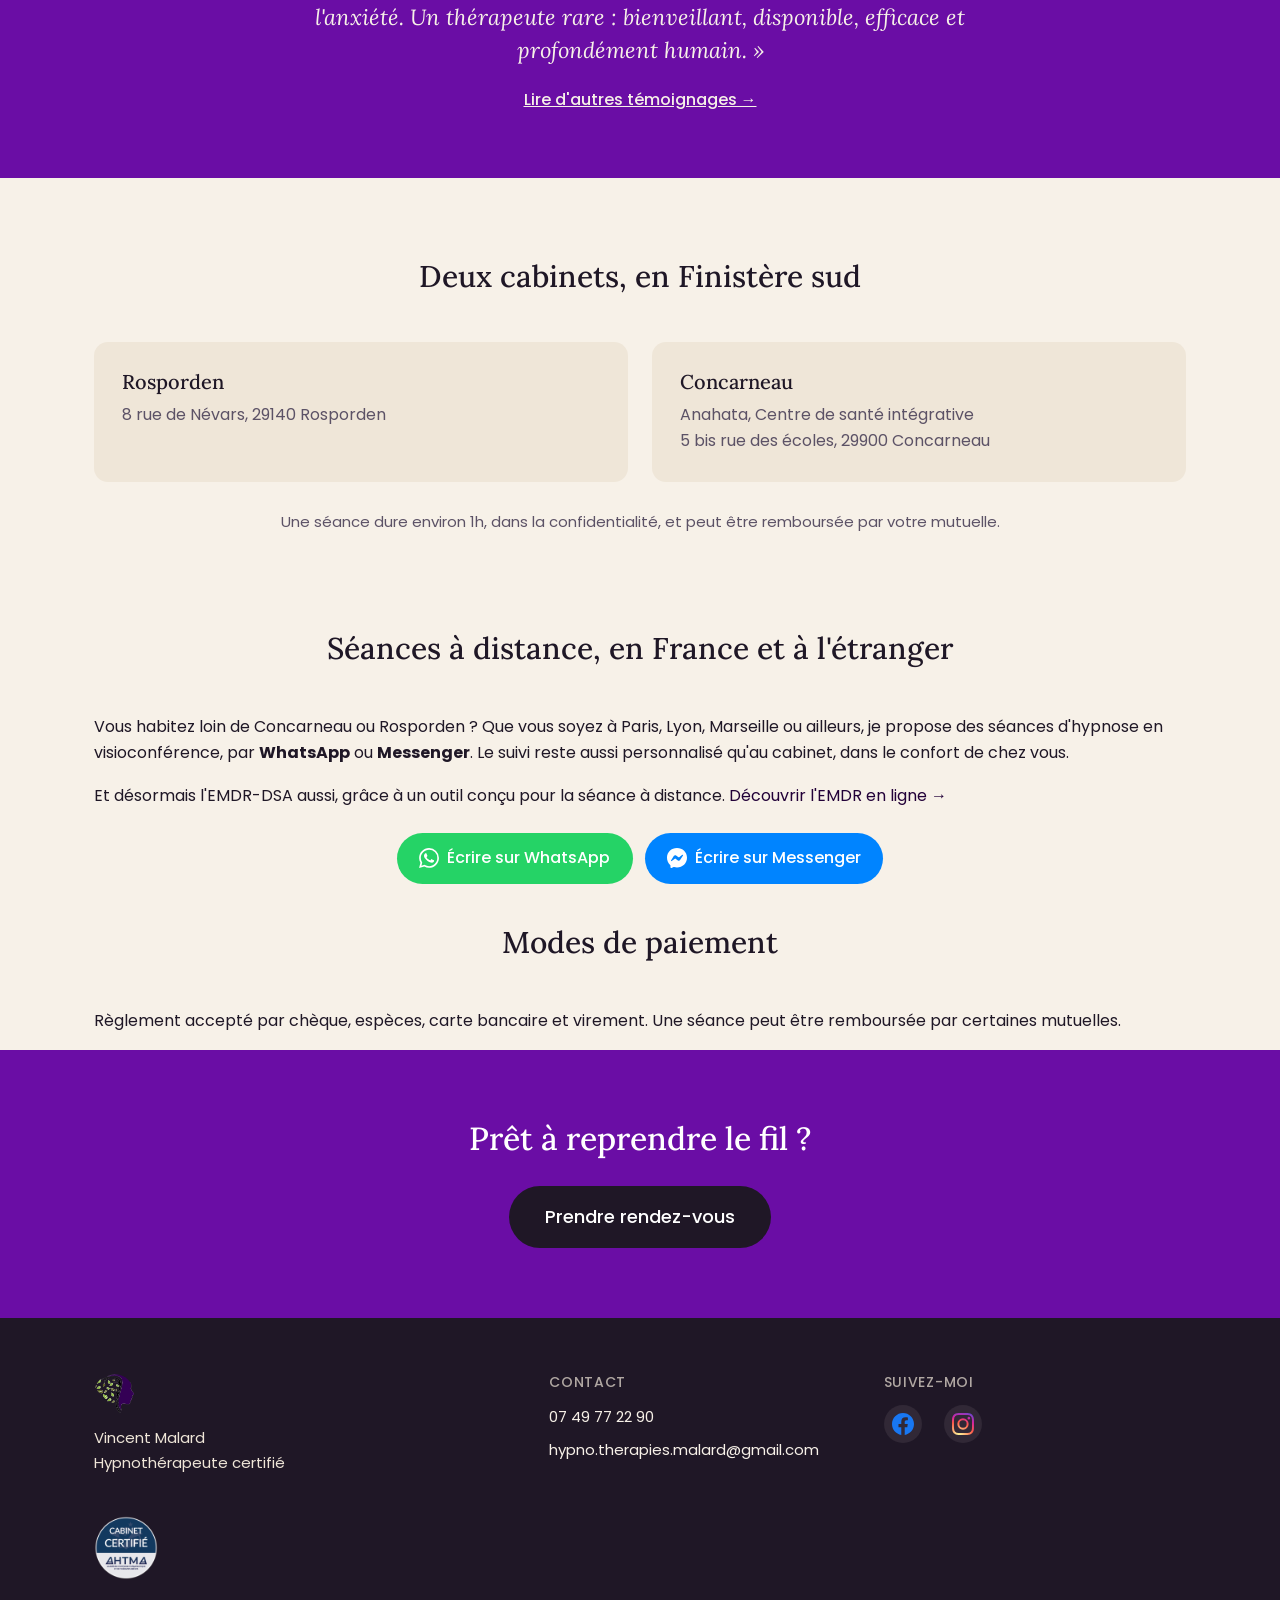
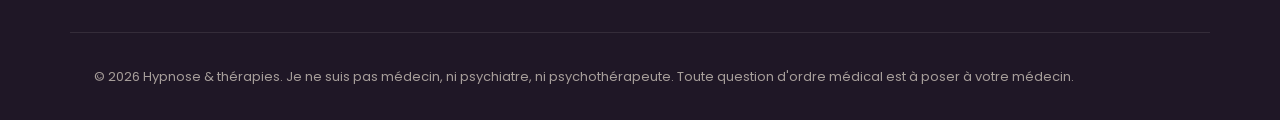
==== commit 8af78be7: "Barre « EMDR en visio » et bandeau sur la page EMDR" ====
--- a/index.html
+++ b/index.html
@@ -64,6 +64,8 @@
 
 <a href="#main" class="skip-link">Aller au contenu</a>
 
+<a href="emdr-en-ligne.html" class="visio-bar" style="display:block;background:var(--terracotta);color:#fff;text-align:center;padding:9px 16px;font-size:14px;font-weight:500;line-height:1.4;text-decoration:none">Nouveau : l'EMDR-DSA en visio, en France et à l'étranger <span aria-hidden="true">→</span></a>
+
 <header class="site-header">
   <div class="container header-inner">
     <a href="index.html" class="logo">
@@ -166,9 +168,10 @@
 
   <section class="remote-band">
     <div class="container">
-            <h2 class="section-title">Séances à distance, en France et à l'étranger</h2>
+      <h2 class="section-title">Séances à distance, en France et à l'étranger</h2>
       <p class="remote-text">Vous habitez loin de Concarneau ou Rosporden ? Que vous soyez à Paris, Lyon, Marseille ou ailleurs, je propose des séances d'hypnose en visioconférence, par <strong>WhatsApp</strong> ou <strong>Messenger</strong>. Le suivi reste aussi personnalisé qu'au cabinet, dans le confort de chez vous.</p>
-            <p class="remote-note">Et désormais l'EMDR-DSA aussi, grâce à un outil conçu pour la séance à distance. <a href="emdr-en-ligne.html">Découvrir l'EMDR en ligne →</a></p>
+      <p class="remote-note">Et désormais l'EMDR-DSA aussi, grâce à un outil conçu pour la séance à distance. <a href="emdr-en-ligne.html">Découvrir l'EMDR en ligne →</a></p>
+      <div class="remote-actions">
         <a href="https://wa.me/33749772290" class="btn-whatsapp" target="_blank" rel="noopener">
           <svg viewBox="0 0 24 24" aria-hidden="true"><path d="M17.472 14.382c-.297-.149-1.758-.867-2.03-.967-.273-.099-.471-.148-.67.15-.197.297-.767.966-.94 1.164-.173.199-.347.223-.644.075-.297-.149-1.255-.463-2.39-1.475-.883-.788-1.48-1.761-1.653-2.059-.173-.297-.018-.458.13-.606.134-.133.298-.347.446-.52.149-.174.198-.298.298-.497.099-.198.05-.371-.025-.52-.075-.149-.669-1.612-.916-2.207-.242-.579-.487-.5-.669-.51-.173-.008-.371-.01-.57-.01-.198 0-.52.074-.792.372-.272.297-1.04 1.016-1.04 2.479 0 1.462 1.065 2.875 1.213 3.074.149.198 2.096 3.2 5.077 4.487.71.306 1.263.489 1.694.625.712.227 1.36.195 1.872.118.571-.085 1.758-.719 2.006-1.413.248-.694.248-1.289.173-1.413-.074-.124-.272-.198-.57-.347m-5.421 7.403h-.004a9.87 9.87 0 01-5.031-1.378l-.361-.214-3.741.982.998-3.648-.235-.374a9.86 9.86 0 01-1.51-5.26c.001-5.45 4.436-9.884 9.888-9.884 2.64 0 5.122 1.03 6.988 2.898a9.825 9.825 0 012.893 6.994c-.003 5.45-4.437 9.884-9.885 9.884m8.413-18.297A11.815 11.815 0 0012.05 0C5.495 0 .16 5.335.157 11.892c0 2.096.547 4.142 1.588 5.945L.057 24l6.305-1.654a11.882 11.882 0 005.683 1.448h.005c6.554 0 11.89-5.335 11.893-11.893a11.821 11.821 0 00-3.48-8.413z"/></svg>
           Écrire sur WhatsApp
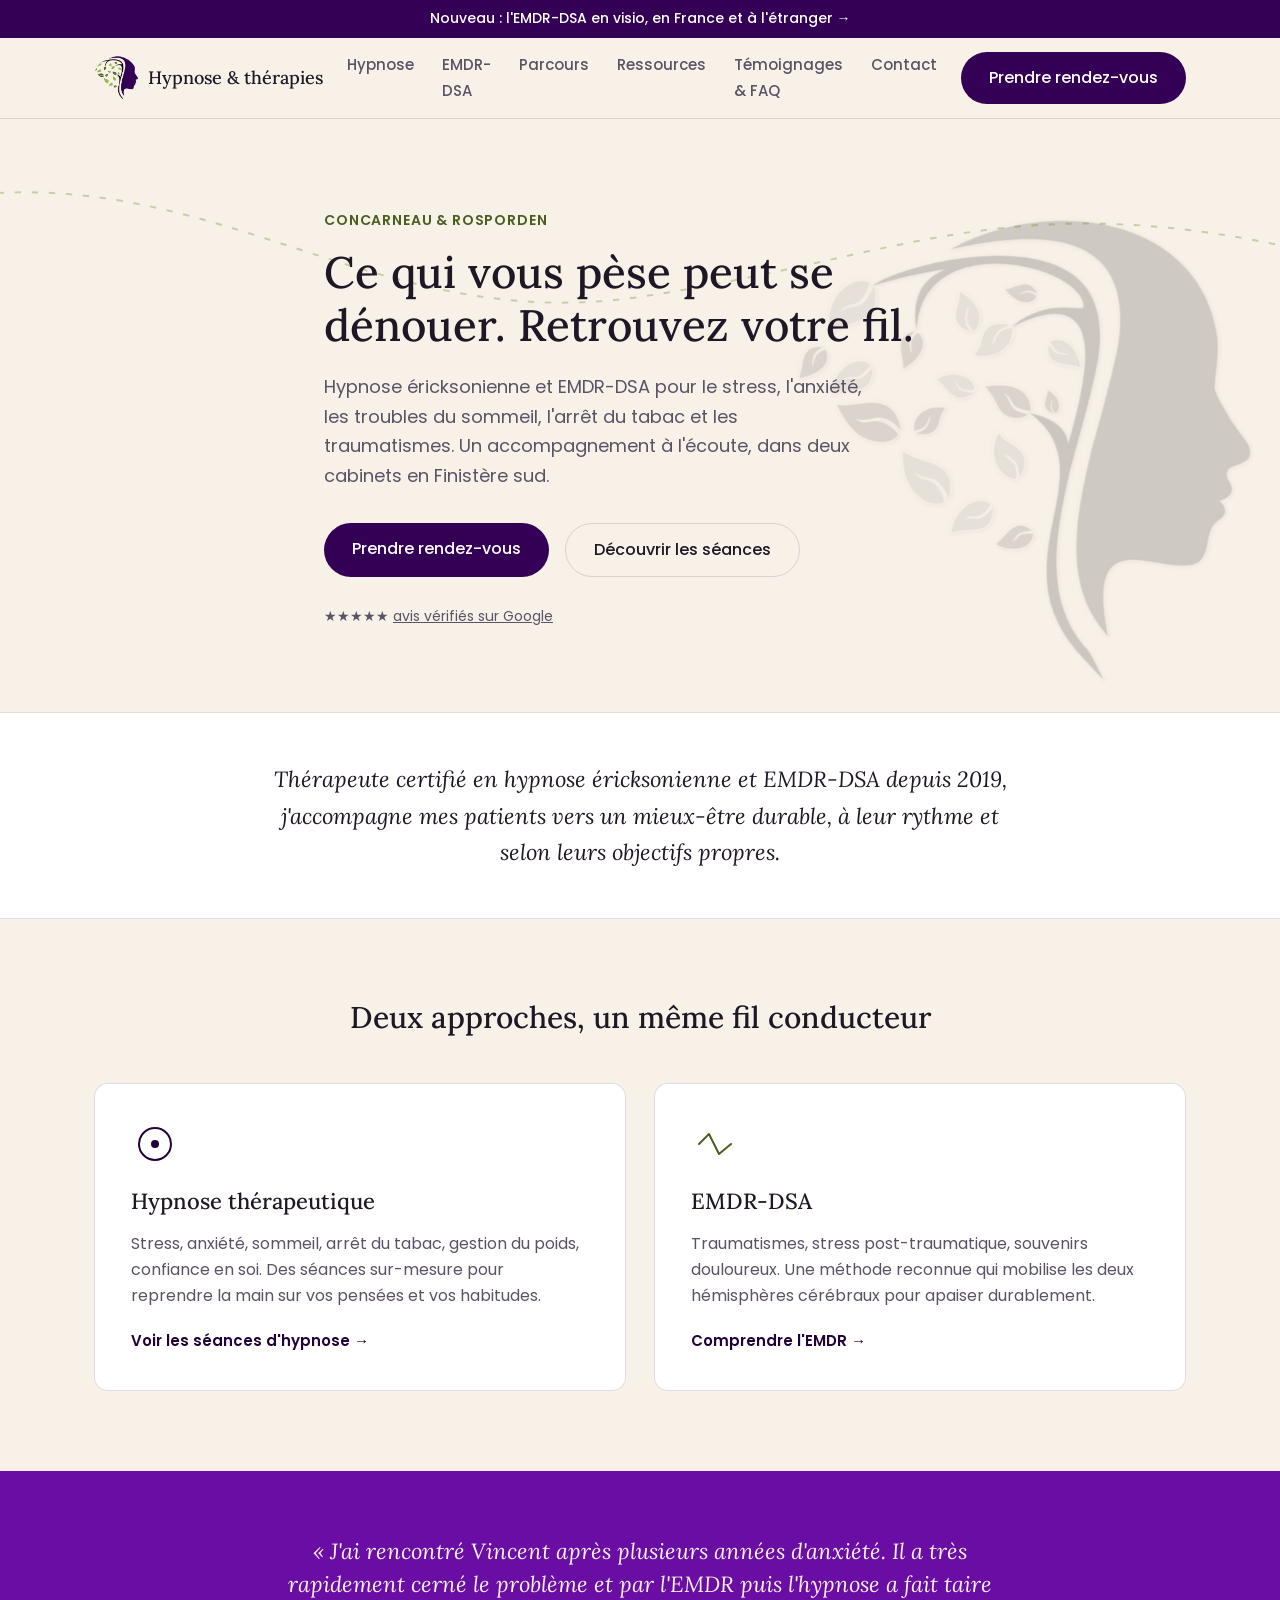
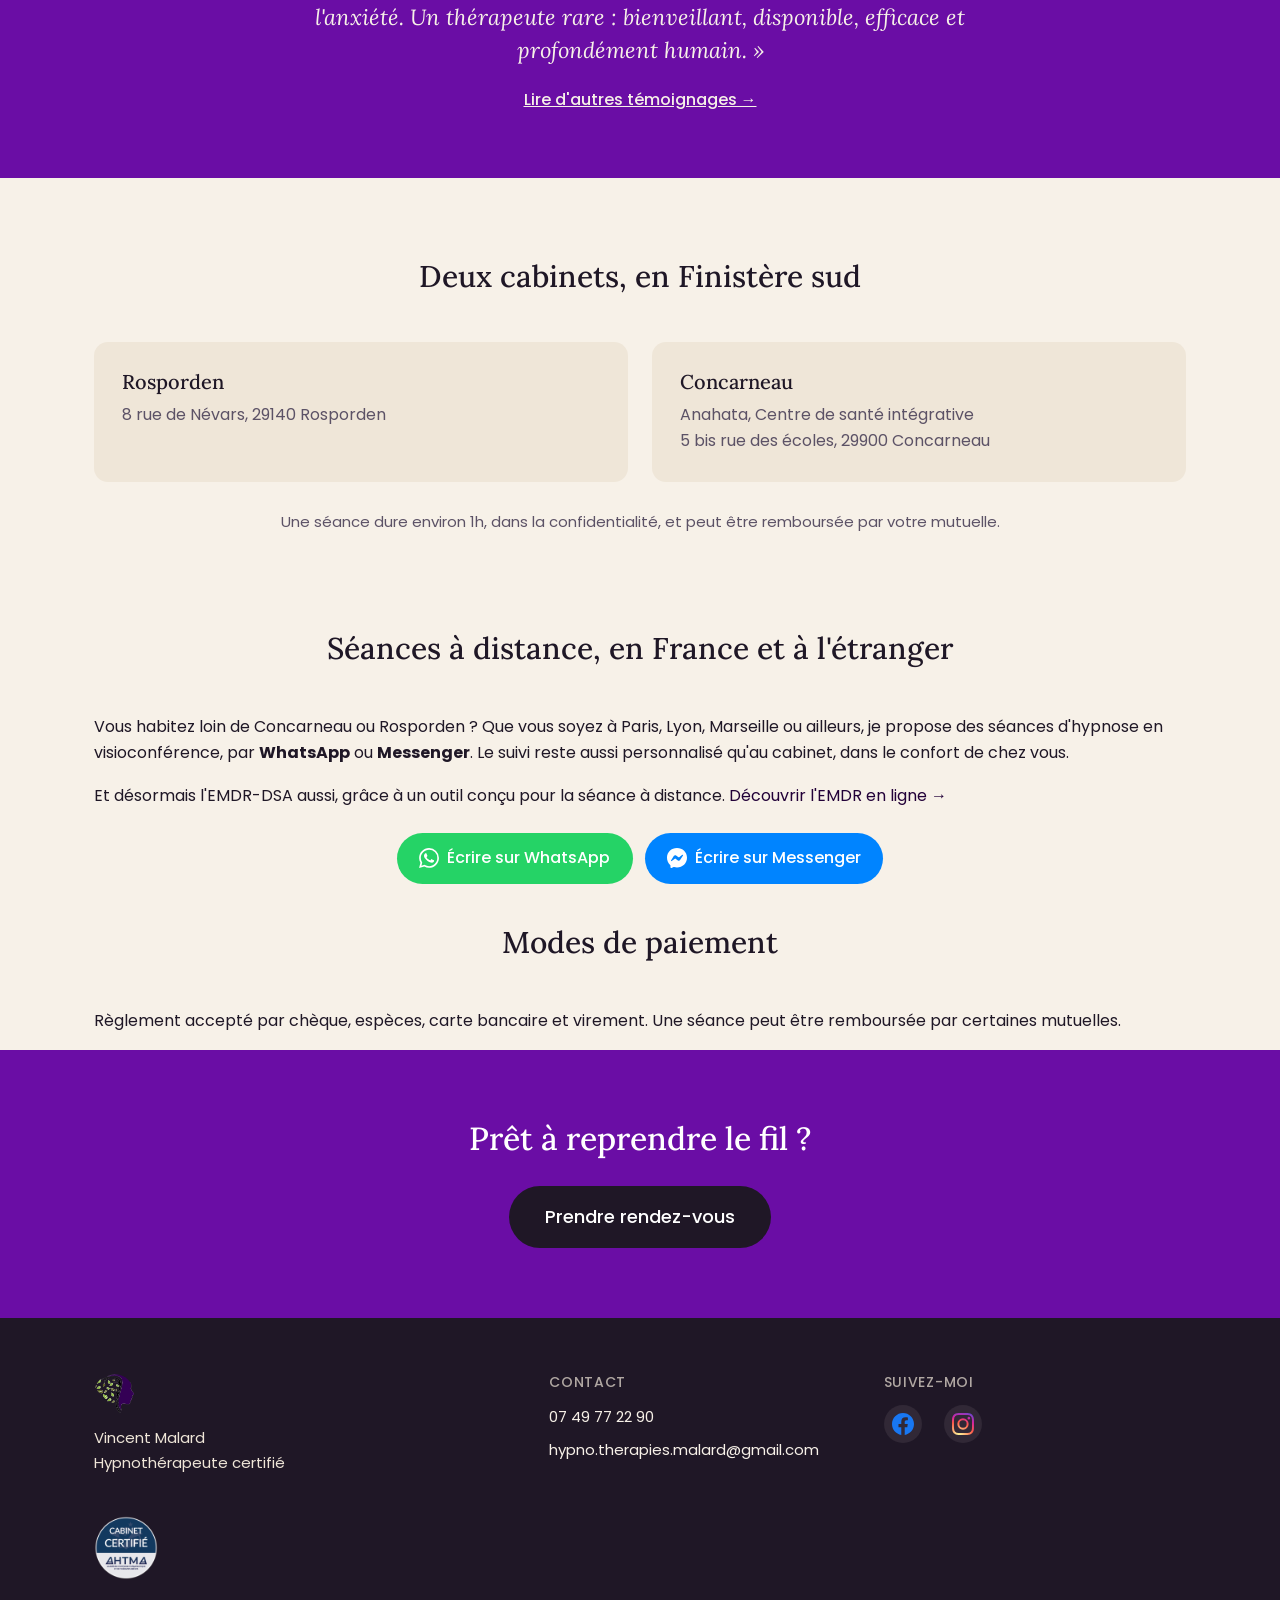
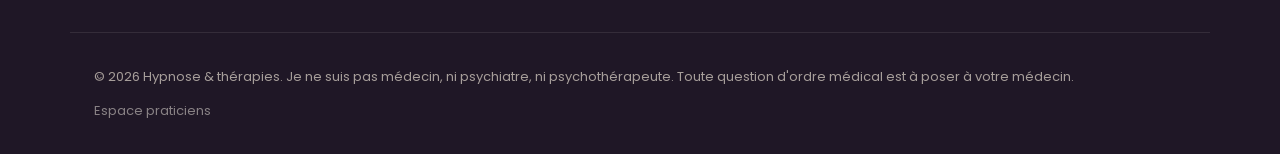
==== commit db83d00d: "Page Boîte à outils du praticien et lien Espace praticiens" ====
--- a/index.html
+++ b/index.html
@@ -228,6 +228,7 @@
   </div>
   <div class="container footer-legal">
     <p>© 2026 Hypnose &amp; thérapies. Je ne suis pas médecin, ni psychiatre, ni psychothérapeute. Toute question d'ordre médical est à poser à votre médecin.</p>
+    <p><a href="boite-a-outils-hypnose.html" style="color:rgba(247,241,232,0.75)">Espace praticiens</a></p>
   </div>
 </footer>
 
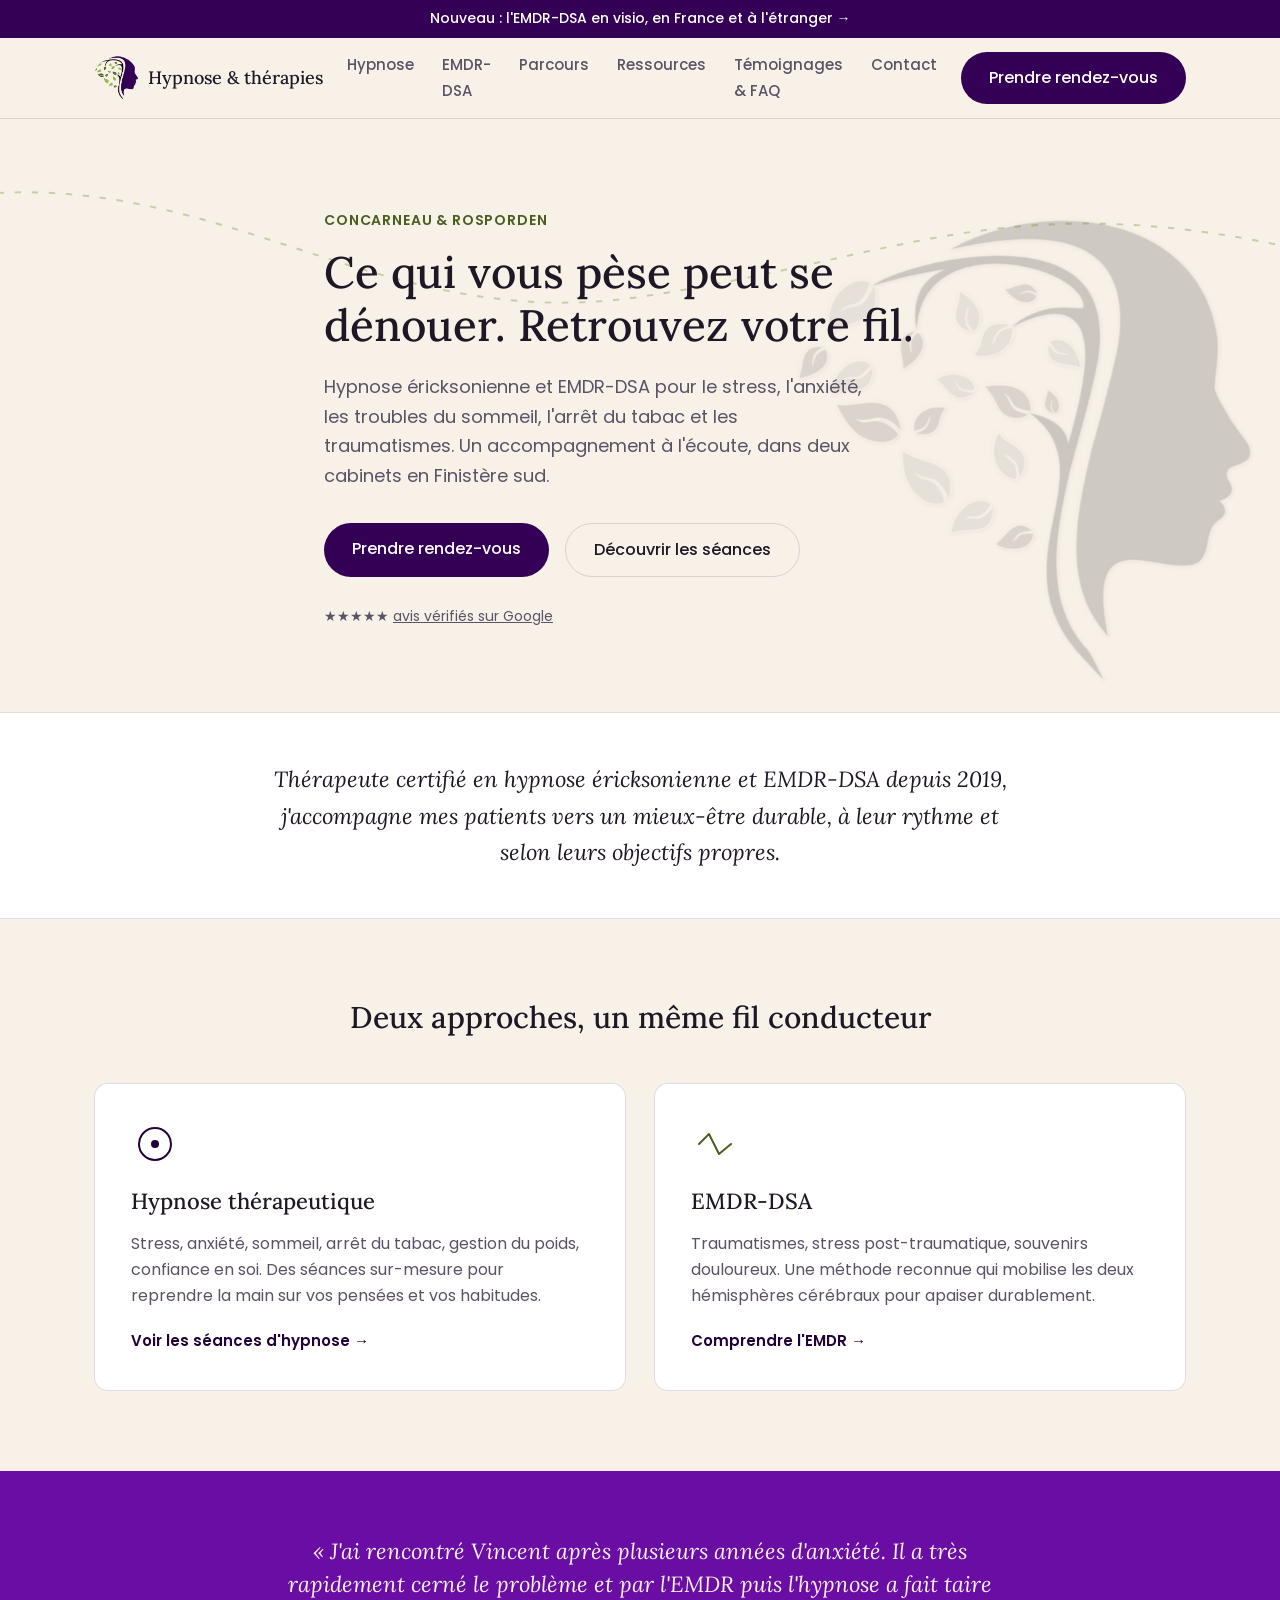
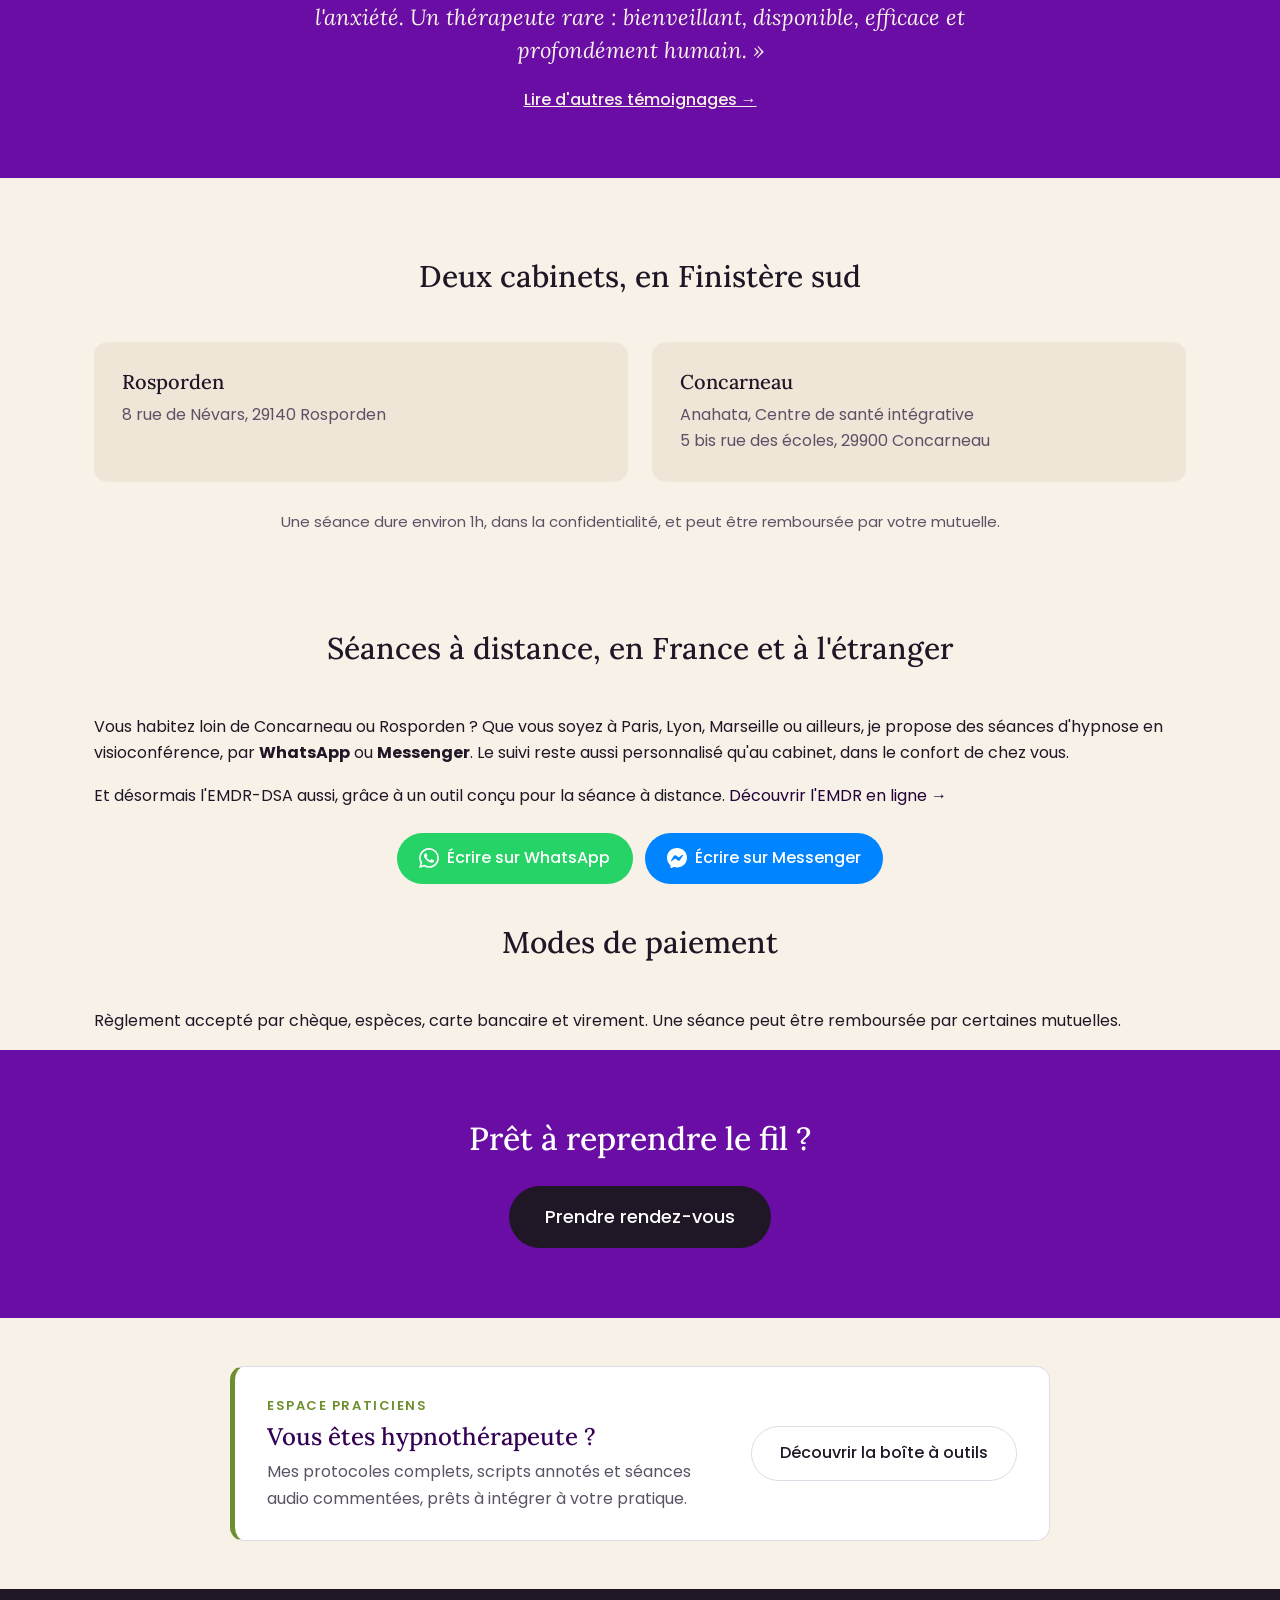
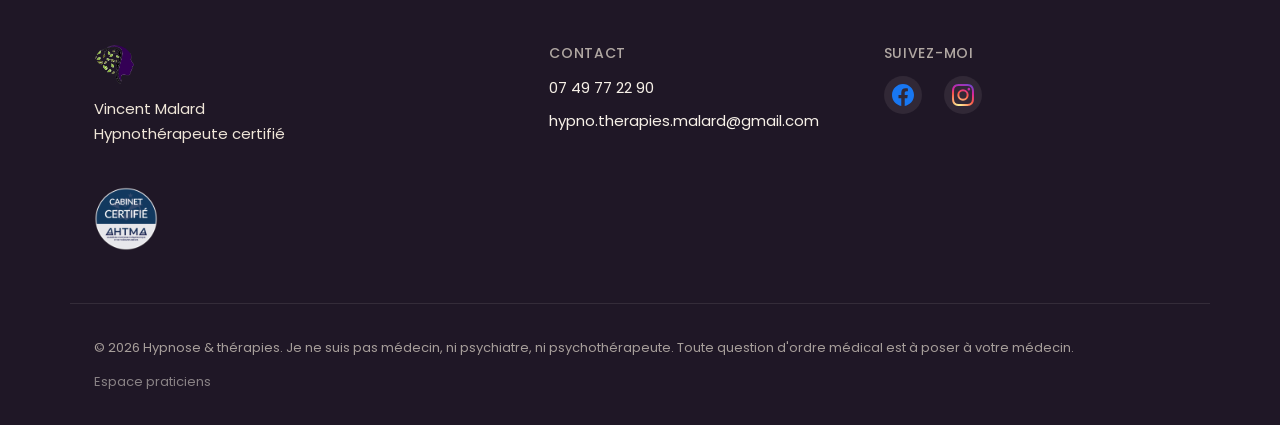
==== commit ccbefbd0: "Accueil : encart Espace praticiens" ====
--- a/index.html
+++ b/index.html
@@ -198,6 +198,19 @@
     </div>
   </section>
 
+  <section class="pro-band" style="padding:48px 0">
+    <div class="container">
+      <div style="max-width:820px;margin:0 auto;border:1.5px solid var(--border);border-left:5px solid var(--sage);border-radius:var(--radius);background:#fff;padding:28px 32px;display:flex;flex-wrap:wrap;align-items:center;justify-content:space-between;gap:20px">
+        <div style="flex:1 1 380px">
+          <p style="margin:0 0 6px;font-size:13px;font-weight:600;letter-spacing:.12em;text-transform:uppercase;color:var(--sage)">Espace praticiens</p>
+          <h2 style="margin:0 0 8px;font-family:Lora,Georgia,serif;font-size:24px;color:var(--terracotta)">Vous êtes hypnothérapeute&nbsp;?</h2>
+          <p style="margin:0;color:var(--ink-soft)">Mes protocoles complets, scripts annotés et séances audio commentées, prêts à intégrer à votre pratique.</p>
+        </div>
+        <a href="boite-a-outils-hypnose.html" class="btn btn-ghost">Découvrir la boîte à outils</a>
+      </div>
+    </div>
+  </section>
+
 </main>
 
 <footer class="site-footer">
